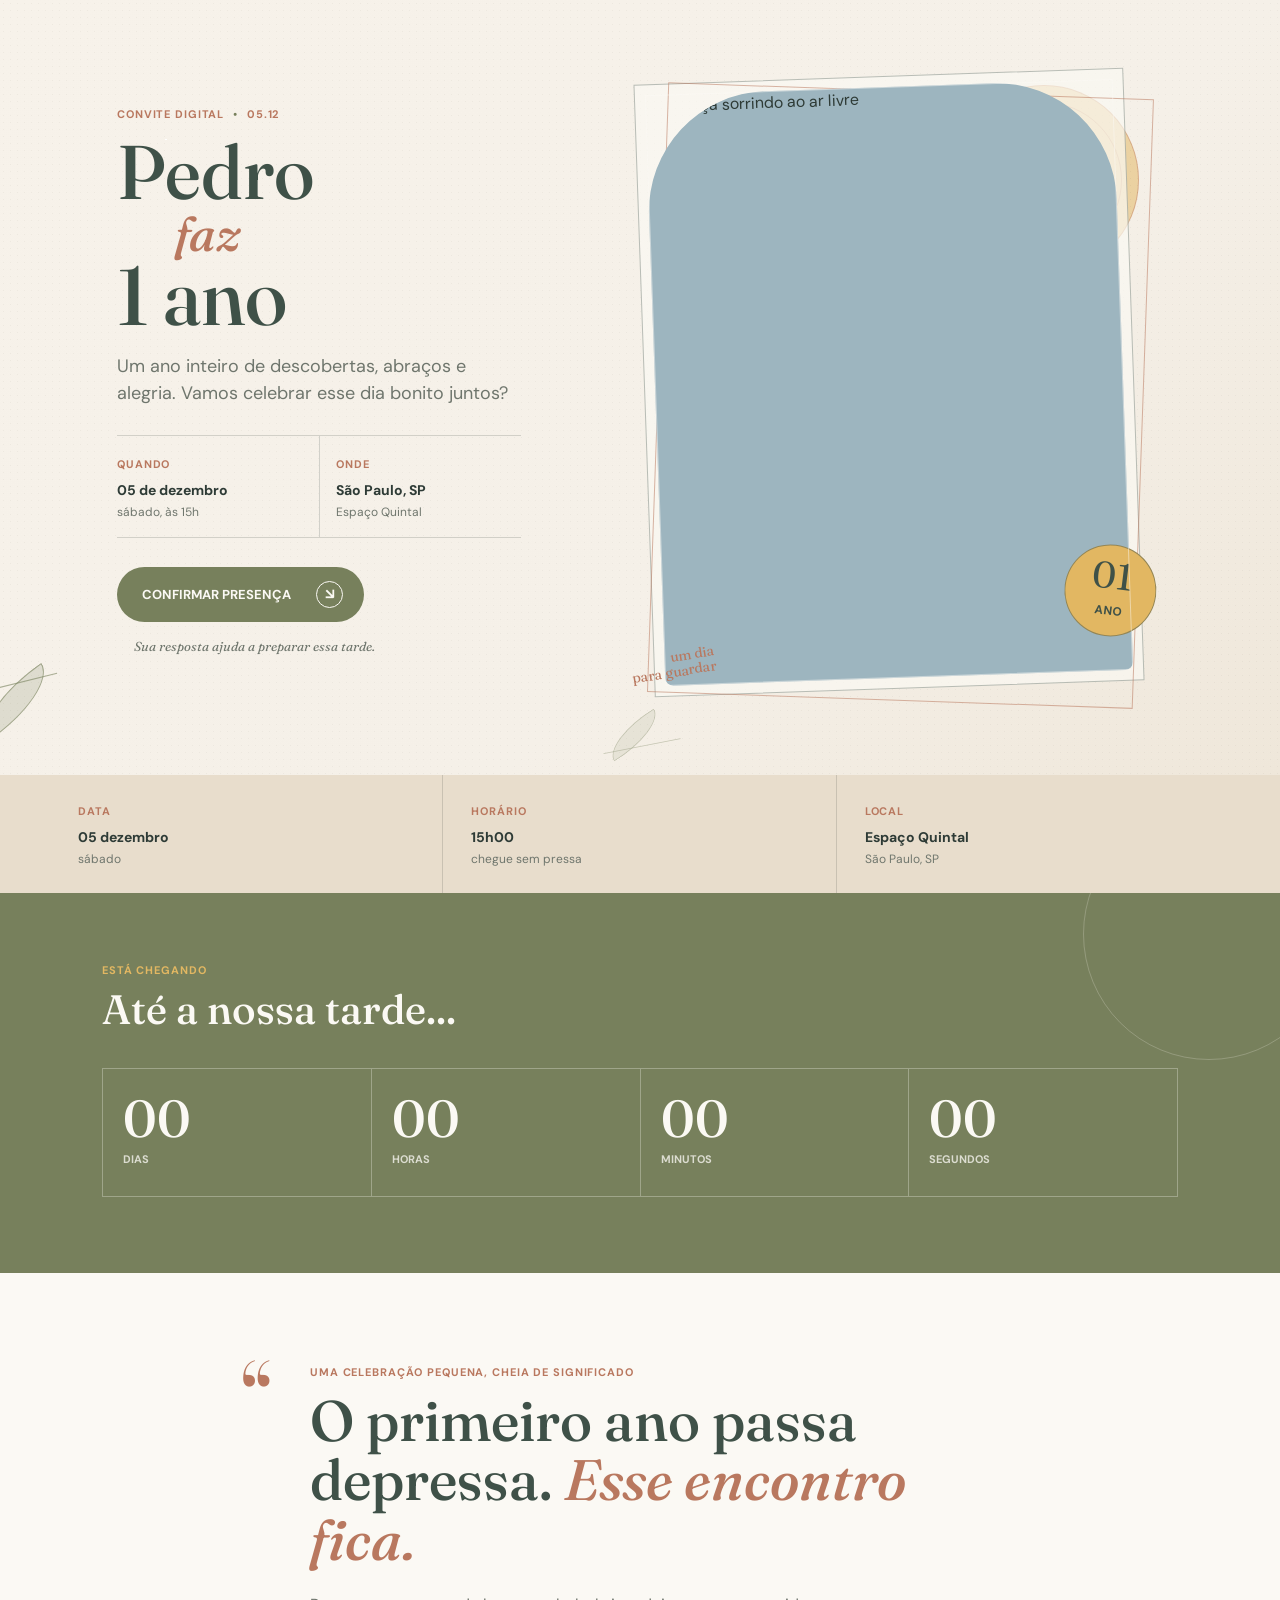
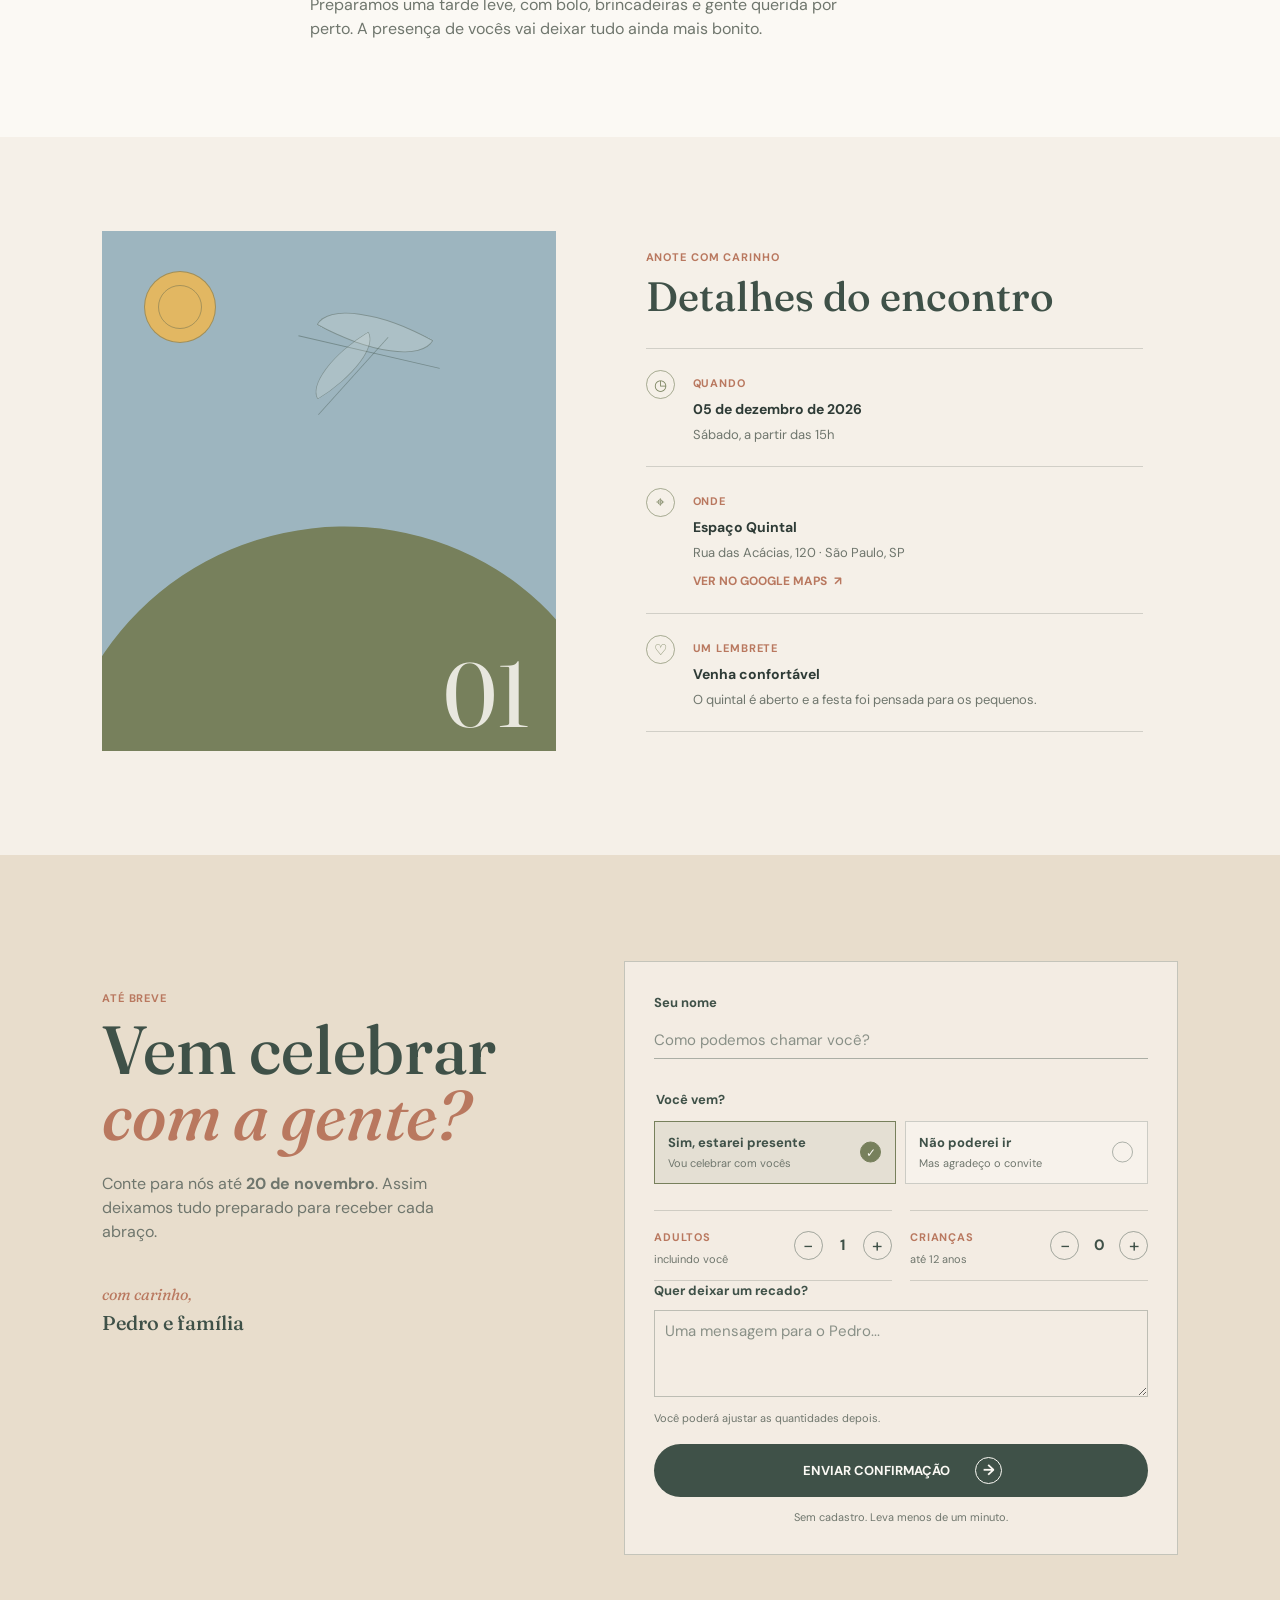
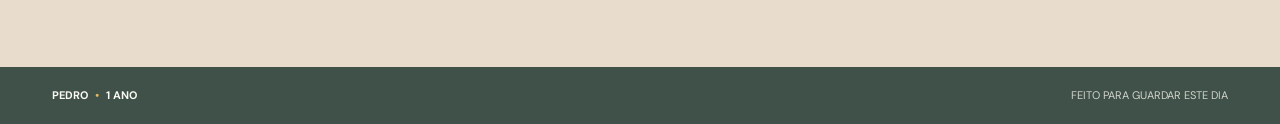
==== prototype/index.html @ d91e3b2a "chore: prepare RSVP invitation MVP" ====
<!doctype html>
<html lang="pt-BR">
  <head>
    <meta charset="utf-8" />
    <meta name="viewport" content="width=device-width, initial-scale=1" />
    <meta name="theme-color" content="#f5f0e8" />
    <meta
      name="description"
      content="Convite digital do aniversário de 1 ano do Pedro."
    />
    <title>Pedro faz 1 | Um dia para guardar</title>
    <link rel="preconnect" href="https://fonts.googleapis.com" />
    <link rel="preconnect" href="https://fonts.gstatic.com" crossorigin />
    <link
      href="https://fonts.googleapis.com/css2?family=DM+Sans:wght@400;500;600;700&family=Fraunces:opsz,wght@9..144,500;9..144,600&display=swap"
      rel="stylesheet"
    />
    <link rel="stylesheet" href="styles.css" />
  </head>
  <body>
    <main class="invitation">
      <header class="hero" id="top">
        <div class="hero__sun" aria-hidden="true"></div>
        <div class="hero__inner">
          <div class="hero__visual">
            <div class="photo-frame">
              <img
                src="https://images.unsplash.com/photo-1519689680058-324335c77eba?auto=format&fit=crop&w=1100&q=88"
                alt="Criança sorrindo ao ar livre"
                width="900"
                height="1125"
                fetchpriority="high"
              />
              <div class="photo-stamp" aria-label="1 ano">
                <span>01</span>
                <small>ano</small>
              </div>
              <p class="photo-note">um dia<br />para guardar</p>
            </div>
          </div>

          <div class="hero__copy">
            <p class="eyebrow">convite digital <span aria-hidden="true">•</span> 05.12</p>
            <h1>Pedro <em>faz</em><strong>1 ano</strong></h1>
            <p class="hero__lead">
              Um ano inteiro de descobertas, abraços e alegria. Vamos celebrar
              esse dia bonito juntos?
            </p>

            <div class="hero__meta" aria-label="Resumo do evento">
              <div>
                <span class="meta-label">quando</span>
                <strong>05 de dezembro</strong>
                <small>sábado, às 15h</small>
              </div>
              <div>
                <span class="meta-label">onde</span>
                <strong class="event-location-city">São Paulo, SP</strong>
                <small class="event-location-name">Espaço Quintal</small>
              </div>
            </div>

            <a class="button button--primary" href="#rsvp">
              Confirmar presença
              <span class="button__icon" aria-hidden="true">↘</span>
            </a>
            <p class="hero__hint">Sua resposta ajuda a preparar essa tarde.</p>
          </div>
        </div>
        <div class="hero__leaf hero__leaf--one" aria-hidden="true"></div>
        <div class="hero__leaf hero__leaf--two" aria-hidden="true"></div>
      </header>

      <section class="event-ribbon" aria-label="Informações principais">
        <div class="event-ribbon__inner">
          <div class="event-ribbon__item">
            <span class="meta-label">data</span>
            <strong>05 dezembro</strong>
            <small>sábado</small>
          </div>
          <div class="event-ribbon__item">
            <span class="meta-label">horário</span>
            <strong>15h00</strong>
            <small>chegue sem pressa</small>
          </div>
          <div class="event-ribbon__item">
            <span class="meta-label">local</span>
            <strong class="event-location-name">Espaço Quintal</strong>
            <small class="event-location-city">São Paulo, SP</small>
          </div>
        </div>
      </section>

      <section class="countdown" aria-labelledby="countdown-title">
        <div class="countdown__inner">
          <div class="section-heading section-heading--light">
            <p class="eyebrow">está chegando</p>
            <h2 id="countdown-title">Até a nossa tarde...</h2>
          </div>
          <div class="countdown-grid" aria-label="Contagem regressiva">
            <div class="countdown__unit">
              <strong data-countdown="days">00</strong>
              <span>dias</span>
            </div>
            <div class="countdown__unit">
              <strong data-countdown="hours">00</strong>
              <span>horas</span>
            </div>
            <div class="countdown__unit">
              <strong data-countdown="minutes">00</strong>
              <span>minutos</span>
            </div>
            <div class="countdown__unit">
              <strong data-countdown="seconds">00</strong>
              <span>segundos</span>
            </div>
          </div>
        </div>
      </section>

      <section class="message-section" aria-labelledby="message-title">
        <div class="message-section__inner">
          <div class="message-section__mark" aria-hidden="true">“</div>
          <div>
            <p class="eyebrow">uma celebração pequena, cheia de significado</p>
            <h2 id="message-title">
              O primeiro ano passa depressa. <em>Esse encontro fica.</em>
            </h2>
            <p class="message-section__body">
              Preparamos uma tarde leve, com bolo, brincadeiras e gente querida
              por perto. A presença de vocês vai deixar tudo ainda mais bonito.
            </p>
          </div>
        </div>
      </section>

      <section class="details-section" aria-labelledby="details-title">
        <div class="details-section__inner">
          <div class="details-section__visual" aria-hidden="true">
            <span class="sun-detail"></span>
            <span class="leaf-detail leaf-detail--one"></span>
            <span class="leaf-detail leaf-detail--two"></span>
            <span class="detail-number">01</span>
          </div>

          <div class="details-section__content">
            <p class="eyebrow">anote com carinho</p>
            <h2 id="details-title">Detalhes do encontro</h2>
            <div class="detail-list">
              <div class="detail-row">
                <span class="detail-row__icon" aria-hidden="true">◷</span>
                <div>
                  <span class="meta-label">quando</span>
                  <strong>05 de dezembro de 2026</strong>
                  <p>Sábado, a partir das 15h</p>
                </div>
              </div>
              <div class="detail-row">
                <span class="detail-row__icon" aria-hidden="true">⌖</span>
                <div>
                  <span class="meta-label">onde</span>
                  <strong class="event-location-name">Espaço Quintal</strong>
                  <p id="event-address">Rua das Acácias, 120 · São Paulo, SP</p>
                  <a
                    href="https://www.google.com/maps/search/?api=1&amp;query=Espa%C3%A7o+Quintal%2C+Rua+das+Ac%C3%A1cias%2C+120%2C+S%C3%A3o+Paulo%2C+SP"
                    class="text-link"
                    data-map-link
                    target="_blank"
                    rel="noopener noreferrer"
                  >ver no Google Maps <span aria-hidden="true">↗</span></a>
                </div>
              </div>
              <div class="detail-row">
                <span class="detail-row__icon" aria-hidden="true">♡</span>
                <div>
                  <span class="meta-label">um lembrete</span>
                  <strong>Venha confortável</strong>
                  <p>O quintal é aberto e a festa foi pensada para os pequenos.</p>
                </div>
              </div>
            </div>
          </div>
        </div>
      </section>

      <section class="rsvp-section" id="rsvp" aria-labelledby="rsvp-title">
        <div class="rsvp-section__inner">
          <div class="rsvp-intro">
            <p class="eyebrow">até breve</p>
            <h2 id="rsvp-title">Vem celebrar<br /><em>com a gente?</em></h2>
            <p>
              Conte para nós até <strong><time id="rsvp-deadline" datetime="2026-11-20">20 de novembro</time></strong>. Assim deixamos
              tudo preparado para receber cada abraço.
            </p>
            <div class="rsvp-intro__signature">
              <span>com carinho,</span>
              <strong>Pedro e família</strong>
            </div>
          </div>

          <div class="rsvp-form-wrap">
            <form class="rsvp-form" id="rsvp-form">
              <div class="honeypot" aria-hidden="true">
                <label for="guest-website">Deixe este campo em branco</label>
                <input
                  id="guest-website"
                  name="website"
                  type="text"
                  tabindex="-1"
                  autocomplete="off"
                />
              </div>
              <div class="form-field">
                <label for="guest-name">Seu nome</label>
                <input
                  id="guest-name"
                  name="guest-name"
                  type="text"
                  autocomplete="name"
                  placeholder="Como podemos chamar você?"
                  required
                />
              </div>

              <fieldset class="attendance-fieldset">
                <legend>Você vem?</legend>
                <div class="choice-grid">
                  <label class="choice-card">
                    <input type="radio" name="attendance" value="yes" checked />
                    <span class="choice-card__body">
                      <span class="choice-card__title">Sim, estarei presente</span>
                      <span class="choice-card__hint">Vou celebrar com vocês</span>
                    </span>
                    <span class="choice-card__check" aria-hidden="true">✓</span>
                  </label>
                  <label class="choice-card">
                    <input type="radio" name="attendance" value="no" />
                    <span class="choice-card__body">
                      <span class="choice-card__title">Não poderei ir</span>
                      <span class="choice-card__hint">Mas agradeço o convite</span>
                    </span>
                    <span class="choice-card__check" aria-hidden="true">✓</span>
                  </label>
                </div>
              </fieldset>

              <div class="quantity-grid" aria-label="Quantidade de convidados">
                <div class="quantity-control" data-stepper="adults">
                  <div>
                    <span class="meta-label">adultos</span>
                    <small>incluindo você</small>
                  </div>
                  <div class="stepper">
                    <button type="button" data-step="adults" data-direction="down" aria-label="Remover adulto">−</button>
                    <strong data-value="adults">1</strong>
                    <button type="button" data-step="adults" data-direction="up" aria-label="Adicionar adulto">+</button>
                  </div>
                </div>
                <div class="quantity-control" data-stepper="children">
                  <div>
                    <span class="meta-label">crianças</span>
                    <small>até 12 anos</small>
                  </div>
                  <div class="stepper">
                    <button type="button" data-step="children" data-direction="down" aria-label="Remover criança">−</button>
                    <strong data-value="children">0</strong>
                    <button type="button" data-step="children" data-direction="up" aria-label="Adicionar criança">+</button>
                  </div>
                </div>
              </div>

              <div class="form-field">
                <label for="guest-note">Quer deixar um recado?</label>
                <textarea
                  id="guest-note"
                  name="guest-note"
                  rows="3"
                  placeholder="Uma mensagem para o Pedro..."
                ></textarea>
              </div>

              <p class="form-helper" id="guest-helper">Você poderá ajustar as quantidades depois.</p>
              <p class="form-error" id="rsvp-error" role="alert" hidden></p>
              <button class="button button--dark button--full" type="submit">
                <span class="button__label">Enviar confirmação</span>
                <span class="button__icon" aria-hidden="true">→</span>
              </button>
              <p class="form-footnote">Sem cadastro. Leva menos de um minuto.</p>
            </form>

            <div class="success-panel" id="success-panel" tabindex="-1" hidden>
              <span class="success-panel__icon" aria-hidden="true">✓</span>
              <p class="eyebrow">recebemos sua resposta</p>
              <h3 id="success-title">Presença confirmada.</h3>
              <p id="success-message">Será uma alegria ter vocês conosco nessa tarde.</p>
              <a href="#top" class="text-link">voltar ao convite <span aria-hidden="true">↗</span></a>
            </div>
          </div>
        </div>
      </section>

      <footer class="footer">
        <p>Pedro <span aria-hidden="true">•</span> 1 ano</p>
        <span>feito para guardar este dia</span>
      </footer>
    </main>
    <script src="event-config.js"></script>
    <script src="script.js"></script>
  </body>
</html>
---- prototype/styles.css ----
@import url('https://fonts.googleapis.com/css2?family=DM+Sans:wght@400;500;600;700&family=Fraunces:opsz,wght@9..144,500;9..144,600&display=swap');

:root {
  --cream: #f5f0e8;
  --paper: #fbf9f4;
  --sand: #e8ddcc;
  --sky: #9db5bf;
  --sky-deep: #73939e;
  --olive: #77805c;
  --olive-deep: #3f5148;
  --terracotta: #b9785f;
  --sun: #e2b762;
  --ink: #2e3b36;
  --muted: #6f766d;
  --line: rgba(46, 59, 54, 0.18);
  --serif: 'Fraunces', Georgia, serif;
  --sans: 'DM Sans', 'Trebuchet MS', sans-serif;
}

* {
  box-sizing: border-box;
}

html {
  scroll-behavior: smooth;
}

body {
  margin: 0;
  background: #d9d3c7;
  color: var(--ink);
  font-family: var(--sans);
  font-size: 16px;
  line-height: 1.5;
}

button,
input,
textarea {
  color: inherit;
  font: inherit;
}

button,
a {
  -webkit-tap-highlight-color: transparent;
}

a {
  color: inherit;
}

button {
  cursor: pointer;
}

button:focus-visible,
a:focus-visible,
input:focus-visible,
textarea:focus-visible {
  outline: 3px solid var(--terracotta);
  outline-offset: 4px;
}

[hidden] {
  display: none !important;
}

.invitation {
  max-width: 1440px;
  margin: 0 auto;
  overflow: hidden;
  background: var(--paper);
}

.hero {
  position: relative;
  overflow: hidden;
  background:
    radial-gradient(circle at 13% 18%, rgba(255, 255, 255, 0.9) 0 1px, transparent 1px 100%),
    linear-gradient(135deg, #f7f2ea 0%, var(--cream) 62%, #efe7da 100%);
}

.hero::after {
  position: absolute;
  inset: 0;
  z-index: 0;
  pointer-events: none;
  content: '';
  opacity: 0.28;
  background-image: radial-gradient(rgba(80, 68, 47, 0.18) 0.7px, transparent 0.7px);
  background-size: 7px 7px;
  mix-blend-mode: multiply;
}

.hero__inner {
  position: relative;
  z-index: 1;
  display: grid;
  gap: 38px;
  max-width: 1180px;
  margin: 0 auto;
  padding: 34px 22px 54px;
}

.hero__visual {
  order: 1;
}

.hero__copy {
  position: relative;
  z-index: 2;
  order: 2;
}

.hero__sun {
  position: absolute;
  top: 33px;
  right: -54px;
  width: 190px;
  height: 190px;
  border: 1px solid rgba(185, 120, 95, 0.42);
  border-radius: 50%;
  background: rgba(226, 183, 98, 0.52);
}

.hero__sun::before,
.hero__sun::after {
  position: absolute;
  content: '';
  border: 1px solid rgba(185, 120, 95, 0.4);
  border-radius: 50%;
}

.hero__sun::before {
  inset: 16px;
}

.hero__sun::after {
  inset: 35px;
  background: rgba(245, 240, 232, 0.32);
}

.photo-frame {
  position: relative;
  width: min(100%, 390px);
  aspect-ratio: 4 / 5;
  margin: 0 auto;
  padding: 10px;
  border: 1px solid rgba(63, 81, 72, 0.35);
  background: rgba(251, 249, 244, 0.68);
  transform: rotate(-2deg);
}

.photo-frame::before {
  position: absolute;
  z-index: -1;
  inset: 14px -10px -13px 12px;
  border: 1px solid rgba(185, 120, 95, 0.54);
  content: '';
  transform: rotate(4deg);
}

.photo-frame::after {
  position: absolute;
  inset: 10px;
  pointer-events: none;
  border: 1px solid rgba(251, 249, 244, 0.48);
  content: '';
}

.photo-frame img {
  display: block;
  width: 100%;
  height: 100%;
  object-fit: cover;
  object-position: center;
  border-radius: 120px 120px 8px 8px;
  background: var(--sky);
}

.photo-frame--fallback img {
  visibility: hidden;
}

.photo-frame--fallback {
  background: linear-gradient(160deg, var(--sky) 0 48%, var(--olive) 48% 100%);
}

.photo-stamp {
  position: absolute;
  right: -16px;
  bottom: 44px;
  display: grid;
  place-items: center;
  width: 92px;
  height: 92px;
  border: 1px solid rgba(63, 81, 72, 0.48);
  border-radius: 50%;
  background: var(--sun);
  color: var(--olive-deep);
  transform: rotate(9deg);
}

.photo-stamp span {
  margin-top: 9px;
  font-family: var(--serif);
  font-size: 37px;
  line-height: 0.8;
}

.photo-stamp small {
  margin-bottom: 10px;
  font-size: 12px;
  font-weight: 700;
  text-transform: uppercase;
}

.photo-note {
  position: absolute;
  bottom: 16px;
  left: -24px;
  margin: 0;
  color: var(--terracotta);
  font-family: var(--serif);
  font-size: 14px;
  line-height: 1.05;
  text-align: right;
  transform: rotate(-7deg);
}

.eyebrow,
.meta-label {
  margin: 0;
  color: var(--terracotta);
  font-size: 11px;
  font-weight: 700;
  letter-spacing: 0.08em;
  line-height: 1.3;
  text-transform: uppercase;
}

.eyebrow span {
  padding: 0 5px;
  color: var(--olive);
}

.hero h1 {
  max-width: 650px;
  margin: 18px 0 20px;
  color: var(--olive-deep);
  font-family: var(--serif);
  font-size: 62px;
  font-weight: 500;
  letter-spacing: 0;
  line-height: 0.88;
}

.hero h1 em,
.message-section h2 em,
.rsvp-intro h2 em {
  color: var(--terracotta);
  font-weight: 500;
}

.hero h1 em {
  display: block;
  margin-left: 58px;
  font-size: 0.64em;
  line-height: 1.12;
}

.hero h1 strong {
  display: block;
  font-size: 1.08em;
  font-weight: 500;
}

.hero__lead {
  max-width: 430px;
  margin: 0 0 28px;
  color: var(--muted);
  font-size: 17px;
}

.hero__meta {
  display: grid;
  grid-template-columns: 1fr 1fr;
  max-width: 520px;
  margin-bottom: 29px;
  border-top: 1px solid var(--line);
  border-bottom: 1px solid var(--line);
}

.hero__meta > div {
  padding: 15px 16px 16px 0;
}

.hero__meta > div + div {
  padding-left: 16px;
  border-left: 1px solid var(--line);
}

.hero__meta strong,
.event-ribbon strong,
.detail-row strong {
  display: block;
  margin-top: 5px;
  font-size: 14px;
  font-weight: 700;
}

.hero__meta small,
.event-ribbon small {
  display: block;
  margin-top: 2px;
  color: var(--muted);
  font-size: 12px;
}

.button {
  display: inline-flex;
  align-items: center;
  justify-content: center;
  gap: 25px;
  min-height: 52px;
  padding: 13px 20px 13px 24px;
  border: 1px solid transparent;
  border-radius: 999px;
  font-size: 13px;
  font-weight: 700;
  line-height: 1;
  text-decoration: none;
  text-transform: uppercase;
  transition: background-color 180ms ease, color 180ms ease, transform 180ms ease;
}

.button:hover {
  transform: translateY(-2px);
}

.button--primary {
  background: var(--olive);
  color: var(--paper);
}

.button--primary:hover {
  background: var(--olive-deep);
}

.button--dark {
  background: var(--olive-deep);
  color: var(--paper);
}

.button--dark:hover {
  background: var(--terracotta);
}

.button__icon {
  display: grid;
  place-items: center;
  width: 27px;
  height: 27px;
  border: 1px solid currentColor;
  border-radius: 50%;
  font-size: 15px;
  line-height: 1;
}

.hero__hint {
  display: inline-block;
  margin: 15px 0 0 17px;
  color: var(--muted);
  font-family: var(--serif);
  font-size: 13px;
  font-style: italic;
}

.hero__leaf {
  position: absolute;
  z-index: 1;
  width: 88px;
  height: 34px;
  border: 1px solid rgba(119, 128, 92, 0.6);
  border-radius: 100% 0 100% 0;
  background: rgba(119, 128, 92, 0.18);
  transform: rotate(-35deg);
}

.hero__leaf::after {
  position: absolute;
  top: 16px;
  left: -18px;
  width: 112px;
  height: 1px;
  background: rgba(119, 128, 92, 0.6);
  content: '';
  transform: rotate(21deg);
  transform-origin: right center;
}

.hero__leaf--one {
  bottom: 56px;
  left: -29px;
}

.hero__leaf--two {
  right: 27%;
  bottom: 23px;
  opacity: 0.62;
  transform: rotate(148deg) scale(0.7);
}

.event-ribbon {
  background: var(--sand);
}

.event-ribbon__inner {
  display: grid;
  max-width: 1180px;
  margin: 0 auto;
}

.event-ribbon__item {
  padding: 21px 22px 23px;
  border-bottom: 1px solid rgba(46, 59, 54, 0.17);
}

.event-ribbon__item:last-child {
  border-bottom: 0;
}

.countdown {
  position: relative;
  overflow: hidden;
  background: var(--olive);
  color: var(--paper);
}

.countdown::before {
  position: absolute;
  top: -85px;
  right: -55px;
  width: 250px;
  height: 250px;
  border: 1px solid rgba(245, 240, 232, 0.23);
  border-radius: 50%;
  content: '';
}

.countdown__inner {
  position: relative;
  z-index: 1;
  max-width: 1180px;
  margin: 0 auto;
  padding: 54px 22px 58px;
}

.section-heading--light .eyebrow {
  color: var(--sun);
}

.section-heading h2,
.message-section h2,
.details-section h2,
.rsvp-intro h2 {
  margin: 12px 0 0;
  font-family: var(--serif);
  font-size: 41px;
  font-weight: 500;
  letter-spacing: 0;
  line-height: 1;
}

.section-heading--light h2 {
  color: var(--paper);
}

.countdown-grid {
  display: grid;
  grid-template-columns: repeat(2, 1fr);
  margin-top: 38px;
  border-top: 1px solid rgba(251, 249, 244, 0.3);
  border-left: 1px solid rgba(251, 249, 244, 0.3);
}

.countdown__unit {
  min-height: 111px;
  padding: 19px 16px 16px;
  border-right: 1px solid rgba(251, 249, 244, 0.3);
  border-bottom: 1px solid rgba(251, 249, 244, 0.3);
}

.countdown__unit strong {
  display: block;
  font-family: var(--serif);
  font-size: 44px;
  font-weight: 500;
  line-height: 1;
}

.countdown__unit span {
  display: block;
  margin-top: 7px;
  color: rgba(251, 249, 244, 0.76);
  font-size: 11px;
  font-weight: 700;
  text-transform: uppercase;
}

.message-section {
  background: var(--paper);
}

.message-section__inner {
  display: grid;
  grid-template-columns: 42px 1fr;
  gap: 3px;
  max-width: 900px;
  margin: 0 auto;
  padding: 70px 22px 74px;
}

.message-section__mark {
  color: var(--terracotta);
  font-family: var(--serif);
  font-size: 78px;
  line-height: 0.75;
}

.message-section h2 {
  max-width: 690px;
  color: var(--olive-deep);
  font-size: 42px;
  line-height: 1.04;
}

.message-section__body {
  max-width: 555px;
  margin: 24px 0 0;
  color: var(--muted);
  font-size: 16px;
}

.details-section {
  background: var(--cream);
}

.details-section__inner {
  display: grid;
  gap: 45px;
  max-width: 1180px;
  margin: 0 auto;
  padding: 61px 22px 69px;
}

.details-section__visual {
  position: relative;
  min-height: 280px;
  overflow: hidden;
  background: var(--sky);
}

.details-section__visual::before {
  position: absolute;
  right: -15%;
  bottom: -62%;
  width: 125%;
  height: 105%;
  border-radius: 50% 50% 0 0;
  background: var(--olive);
  content: '';
  transform: rotate(-12deg);
}

.sun-detail {
  position: absolute;
  top: 40px;
  left: 42px;
  width: 72px;
  height: 72px;
  border: 1px solid rgba(63, 81, 72, 0.4);
  border-radius: 50%;
  background: var(--sun);
}

.sun-detail::after {
  position: absolute;
  inset: 13px;
  border: 1px solid rgba(63, 81, 72, 0.36);
  border-radius: 50%;
  content: '';
}

.leaf-detail {
  position: absolute;
  z-index: 2;
  top: 80px;
  left: 48%;
  width: 110px;
  height: 43px;
  border: 1px solid rgba(63, 81, 72, 0.42);
  border-radius: 100% 0 100% 0;
  background: rgba(245, 240, 232, 0.18);
  transform: rotate(29deg);
}

.leaf-detail::after {
  position: absolute;
  top: 20px;
  left: -17px;
  width: 145px;
  height: 1px;
  background: rgba(63, 81, 72, 0.42);
  content: '';
  transform: rotate(-16deg);
  transform-origin: right center;
}

.leaf-detail--two {
  top: 113px;
  left: 41%;
  transform: rotate(-32deg) scale(0.72);
}

.detail-number {
  position: absolute;
  z-index: 2;
  right: 26px;
  bottom: 11px;
  color: rgba(251, 249, 244, 0.85);
  font-family: var(--serif);
  font-size: 91px;
  line-height: 1;
}

.details-section h2 {
  color: var(--olive-deep);
}

.detail-list {
  margin-top: 31px;
  border-top: 1px solid var(--line);
}

.detail-row {
  display: grid;
  grid-template-columns: 34px 1fr;
  gap: 13px;
  padding: 21px 0;
  border-bottom: 1px solid var(--line);
}

.detail-row__icon {
  display: grid;
  place-items: center;
  width: 29px;
  height: 29px;
  border: 1px solid rgba(119, 128, 92, 0.62);
  border-radius: 50%;
  color: var(--olive);
  font-size: 15px;
}

.detail-row p {
  margin: 5px 0 0;
  color: var(--muted);
  font-size: 13px;
}

.text-link {
  display: inline-flex;
  gap: 7px;
  margin-top: 10px;
  color: var(--terracotta);
  font-size: 12px;
  font-weight: 700;
  text-decoration: none;
  text-transform: uppercase;
}

.text-link:hover {
  color: var(--olive-deep);
}

.rsvp-section {
  background: var(--sand);
}

.rsvp-section__inner {
  display: grid;
  gap: 45px;
  max-width: 1180px;
  margin: 0 auto;
  padding: 70px 22px 78px;
}

.rsvp-intro h2 {
  color: var(--olive-deep);
  font-size: 52px;
  line-height: 0.97;
}

.rsvp-intro > p:not(.eyebrow) {
  max-width: 360px;
  margin: 23px 0 0;
  color: var(--muted);
}

.rsvp-intro__signature {
  display: grid;
  gap: 2px;
  margin-top: 38px;
  color: var(--terracotta);
  font-family: var(--serif);
  font-size: 16px;
  font-style: italic;
}

.rsvp-intro__signature strong {
  color: var(--olive-deep);
  font-size: 20px;
  font-style: normal;
  font-weight: 500;
}

.rsvp-form-wrap {
  min-width: 0;
}

.rsvp-form {
  padding: 27px 20px 25px;
  border: 1px solid rgba(63, 81, 72, 0.26);
  background: rgba(251, 249, 244, 0.58);
}

.honeypot {
  position: absolute;
  width: 1px;
  height: 1px;
  overflow: hidden;
  clip: rect(0, 0, 0, 0);
  white-space: nowrap;
  clip-path: inset(50%);
}

.form-field {
  display: grid;
  gap: 9px;
}

.form-field + .form-field {
  margin-top: 23px;
}

.form-field label,
.attendance-fieldset legend {
  color: var(--olive-deep);
  font-size: 13px;
  font-weight: 700;
}

.form-field input,
.form-field textarea {
  width: 100%;
  border: 0;
  border-bottom: 1px solid rgba(63, 81, 72, 0.4);
  border-radius: 0;
  outline: 0;
  background: transparent;
  color: var(--ink);
  font-size: 15px;
}

.form-field input {
  min-height: 38px;
  padding: 5px 0;
}

.form-field textarea {
  min-height: 84px;
  padding: 9px 10px;
  border: 1px solid rgba(63, 81, 72, 0.3);
  resize: vertical;
}

.form-field input::placeholder,
.form-field textarea::placeholder {
  color: #899087;
}

.form-field input:focus,
.form-field textarea:focus {
  border-color: var(--terracotta);
}

.attendance-fieldset {
  min-width: 0;
  margin: 31px 0 0;
  padding: 0;
  border: 0;
}

.attendance-fieldset legend {
  margin-bottom: 11px;
}

.choice-grid {
  display: grid;
  gap: 9px;
}

.choice-card {
  position: relative;
  display: flex;
  align-items: center;
  gap: 12px;
  min-height: 63px;
  padding: 11px 39px 11px 13px;
  border: 1px solid rgba(63, 81, 72, 0.23);
  background: rgba(251, 249, 244, 0.45);
  cursor: pointer;
}

.choice-card input {
  position: absolute;
  width: 1px;
  height: 1px;
  opacity: 0;
}

.choice-card__body {
  display: grid;
  gap: 2px;
}

.choice-card__title {
  color: var(--olive-deep);
  font-size: 13px;
  font-weight: 700;
}

.choice-card__hint {
  color: var(--muted);
  font-size: 11px;
}

.choice-card__check {
  position: absolute;
  top: 50%;
  right: 14px;
  display: grid;
  place-items: center;
  width: 21px;
  height: 21px;
  border: 1px solid rgba(63, 81, 72, 0.4);
  border-radius: 50%;
  color: transparent;
  font-size: 12px;
  transform: translateY(-50%);
}

.choice-card:has(input:checked) {
  border-color: var(--olive);
  background: rgba(119, 128, 92, 0.12);
}

.choice-card:has(input:checked) .choice-card__check {
  border-color: var(--olive);
  background: var(--olive);
  color: var(--paper);
}

.quantity-grid {
  display: grid;
  gap: 10px;
  margin-top: 26px;
}

.quantity-control {
  display: flex;
  align-items: center;
  justify-content: space-between;
  gap: 14px;
  padding: 13px 0;
  border-top: 1px solid var(--line);
}

.quantity-control:last-child {
  border-bottom: 1px solid var(--line);
}

.quantity-control small {
  display: block;
  margin-top: 3px;
  color: var(--muted);
  font-size: 11px;
}

.stepper {
  display: flex;
  align-items: center;
  gap: 11px;
}

.stepper button {
  display: grid;
  place-items: center;
  width: 29px;
  height: 29px;
  padding: 0;
  border: 1px solid rgba(63, 81, 72, 0.45);
  border-radius: 50%;
  background: transparent;
  color: var(--olive-deep);
  font-size: 19px;
  line-height: 1;
}

.stepper button:hover:not(:disabled) {
  border-color: var(--terracotta);
  color: var(--terracotta);
}

.stepper button:disabled {
  cursor: not-allowed;
  opacity: 0.38;
}

.stepper strong {
  min-width: 18px;
  color: var(--olive-deep);
  font-size: 15px;
  text-align: center;
}

.form-helper,
.form-footnote,
.form-error {
  color: var(--muted);
  font-size: 11px;
}

.form-error {
  margin: 0 0 14px;
  padding: 10px 12px;
  border-left: 2px solid var(--terracotta);
  background: rgba(185, 120, 95, 0.1);
  color: #805542;
}

.form-helper {
  margin: 13px 0 17px;
}

.button--full {
  width: 100%;
  border: 0;
}

.form-footnote {
  margin: 12px 0 0;
  text-align: center;
}

.success-panel {
  padding: 48px 24px;
  border: 1px solid rgba(63, 81, 72, 0.26);
  background: rgba(251, 249, 244, 0.68);
  text-align: center;
}

.success-panel__icon {
  display: grid;
  place-items: center;
  width: 53px;
  height: 53px;
  margin: 0 auto 22px;
  border-radius: 50%;
  background: var(--olive);
  color: var(--paper);
  font-size: 25px;
}

.success-panel h3 {
  margin: 11px 0 10px;
  color: var(--olive-deep);
  font-family: var(--serif);
  font-size: 38px;
  font-weight: 500;
  line-height: 1;
}

.success-panel p:not(.eyebrow) {
  margin: 0 auto;
  max-width: 260px;
  color: var(--muted);
  font-size: 14px;
}

.success-panel .text-link {
  margin-top: 25px;
}

.footer {
  display: flex;
  align-items: center;
  justify-content: space-between;
  gap: 18px;
  padding: 20px 22px;
  background: var(--olive-deep);
  color: rgba(251, 249, 244, 0.78);
  font-size: 11px;
  text-transform: uppercase;
}

.footer p {
  margin: 0;
  color: var(--paper);
  font-weight: 700;
}

.footer p span {
  padding: 0 4px;
  color: var(--sun);
}

@media (min-width: 700px) {
  .hero__inner {
    padding: 56px 52px 78px;
  }

  .hero h1 {
    font-size: 76px;
  }

  .hero__lead {
    font-size: 18px;
  }

  .event-ribbon__inner {
    grid-template-columns: repeat(3, 1fr);
  }

  .event-ribbon__item {
    padding: 23px 28px 25px;
    border-right: 1px solid rgba(46, 59, 54, 0.17);
    border-bottom: 0;
  }

  .event-ribbon__item:last-child {
    border-right: 0;
  }

  .countdown__inner {
    padding: 70px 52px 76px;
  }

  .countdown-grid {
    grid-template-columns: repeat(4, 1fr);
  }

  .countdown__unit {
    min-height: 128px;
    padding: 23px 20px 20px;
  }

  .countdown__unit strong {
    font-size: 52px;
  }

  .message-section__inner {
    grid-template-columns: 65px 1fr;
    padding: 92px 52px 96px;
  }

  .message-section__mark {
    font-size: 108px;
  }

  .message-section h2 {
    font-size: 57px;
  }

  .details-section__inner,
  .rsvp-section__inner {
    padding-right: 52px;
    padding-left: 52px;
  }

  .details-section__visual {
    min-height: 350px;
  }

  .rsvp-form {
    padding: 31px 29px 29px;
  }

  .choice-grid {
    grid-template-columns: 1fr 1fr;
  }

  .quantity-grid {
    grid-template-columns: 1fr 1fr;
    gap: 18px;
  }

  .quantity-control {
    border-bottom: 1px solid var(--line);
  }

  .footer {
    padding-right: 52px;
    padding-left: 52px;
  }
}

@media (min-width: 960px) {
  .hero__inner {
    grid-template-columns: minmax(370px, 0.84fr) minmax(470px, 1.16fr);
    align-items: center;
    gap: 78px;
    min-height: 690px;
    padding-top: 76px;
    padding-bottom: 86px;
  }

  .hero__visual {
    order: 2;
  }

  .hero__copy {
    order: 1;
    padding-left: 15px;
  }

  .photo-frame {
    width: min(100%, 490px);
  }

  .hero__sun {
    top: 85px;
    right: 11%;
  }

  .hero__leaf--two {
    right: 47%;
  }

  .details-section__inner {
    grid-template-columns: 0.92fr 1.08fr;
    align-items: center;
    gap: 90px;
    padding-top: 94px;
    padding-bottom: 104px;
  }

  .details-section__visual {
    min-height: 520px;
  }

  .details-section__content {
    padding-right: 35px;
  }

  .rsvp-section__inner {
    grid-template-columns: 0.86fr 1.14fr;
    align-items: start;
    gap: 104px;
    padding-top: 103px;
    padding-bottom: 112px;
  }

  .rsvp-intro {
    padding-top: 33px;
  }

  .rsvp-intro h2 {
    font-size: 68px;
  }

  .rsvp-form-wrap {
    padding-top: 3px;
  }
}

@media (prefers-reduced-motion: reduce) {
  html {
    scroll-behavior: auto;
  }

  .button {
    transition: none;
  }
}
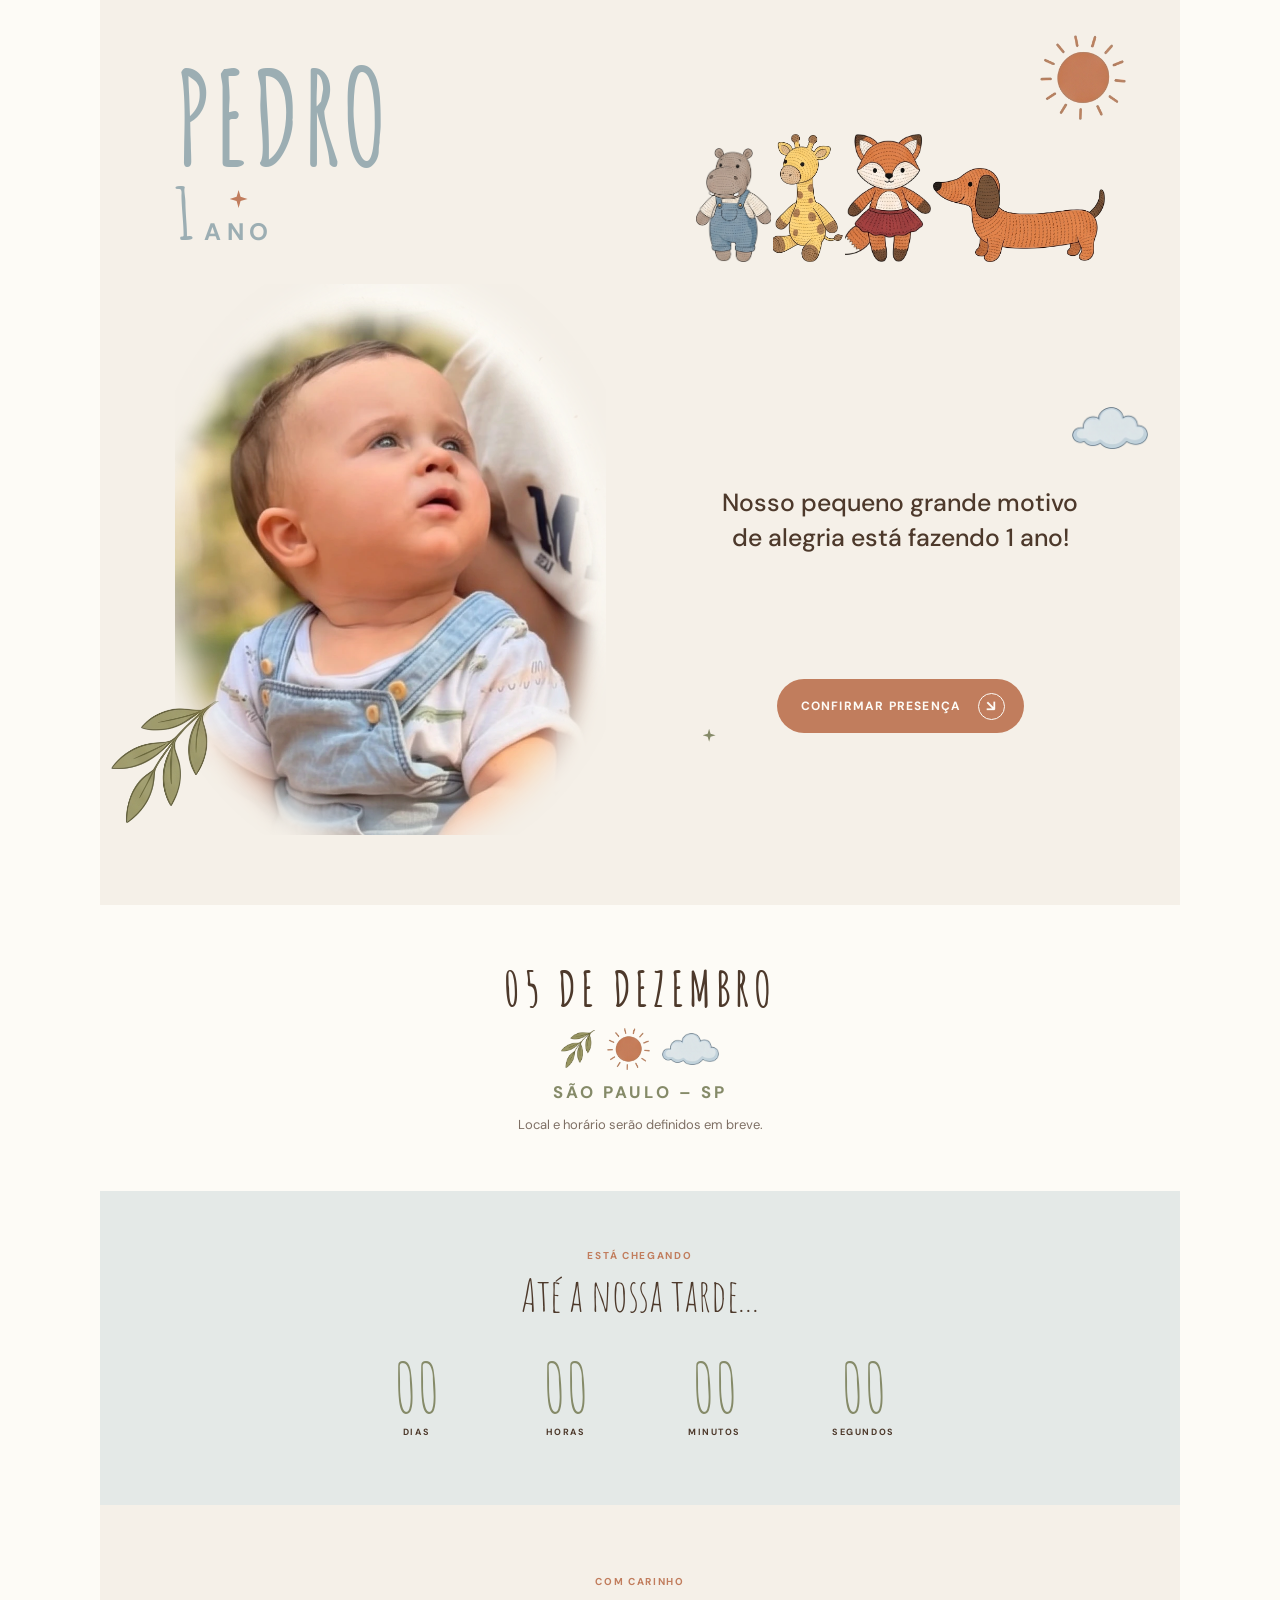
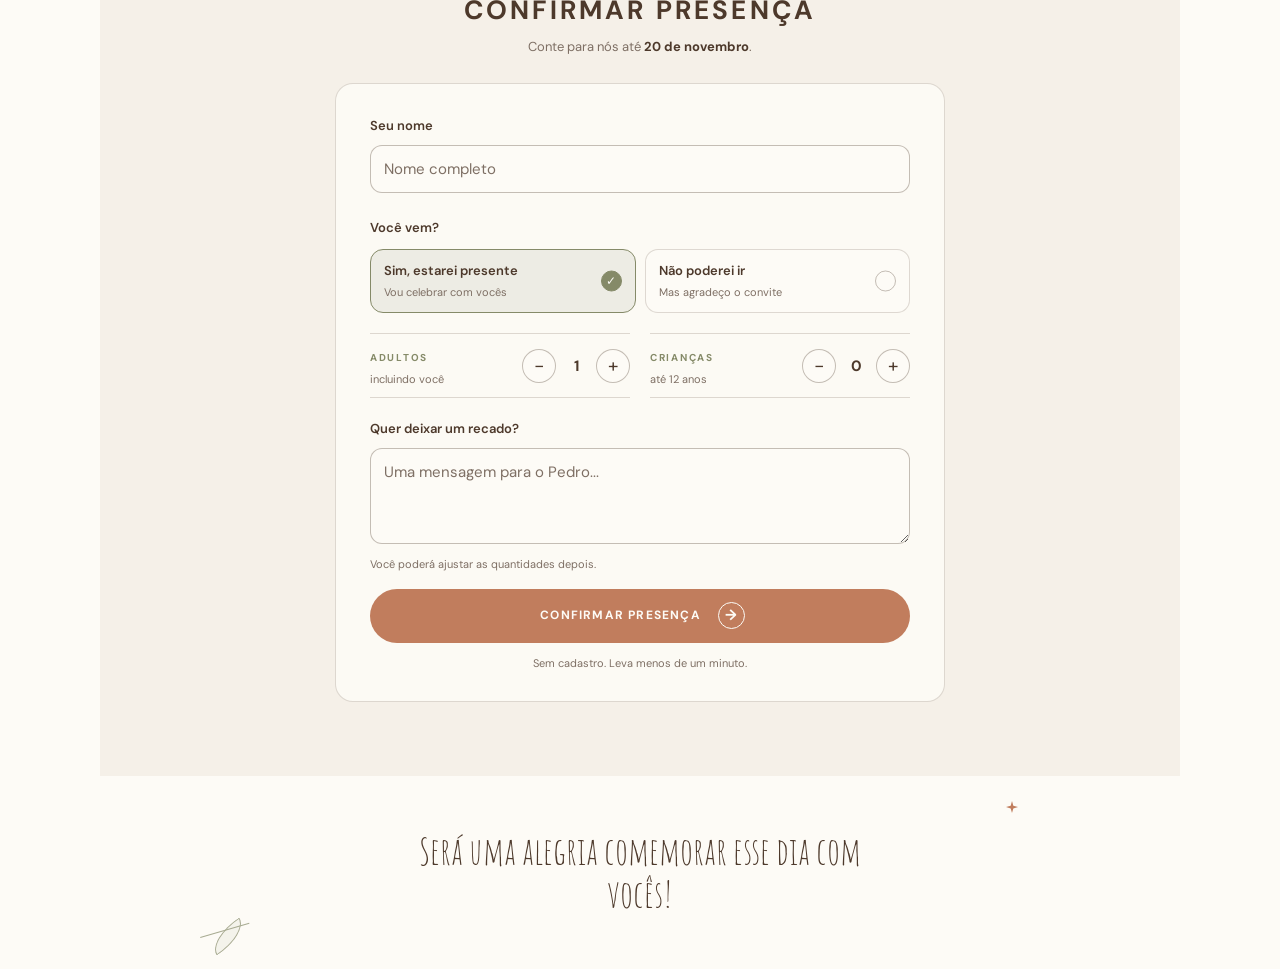
==== commit 756cee6e: "feat: integrate Pedro invitation artwork" ====
--- a/prototype/index.html
+++ b/prototype/index.html
@@ -3,182 +3,122 @@
   <head>
     <meta charset="utf-8" />
     <meta name="viewport" content="width=device-width, initial-scale=1" />
-    <meta name="theme-color" content="#f5f0e8" />
+    <meta name="theme-color" content="#FDFBF6" />
     <meta
       name="description"
-      content="Convite digital do aniversário de 1 ano do Pedro."
+      content="Pedro faz 1 ano. Confirme sua presença para comemorar com a gente."
     />
-    <title>Pedro faz 1 | Um dia para guardar</title>
+    <title>Pedro · 1 ano</title>
     <link rel="preconnect" href="https://fonts.googleapis.com" />
     <link rel="preconnect" href="https://fonts.gstatic.com" crossorigin />
     <link
-      href="https://fonts.googleapis.com/css2?family=DM+Sans:wght@400;500;600;700&family=Fraunces:opsz,wght@9..144,500;9..144,600&display=swap"
+      href="https://fonts.googleapis.com/css2?family=Amatic+SC:wght@400;700&family=DM+Sans:wght@400;500;600;700&display=swap"
       rel="stylesheet"
     />
     <link rel="stylesheet" href="styles.css" />
   </head>
   <body>
     <main class="invitation">
-      <header class="hero" id="top">
-        <div class="hero__sun" aria-hidden="true"></div>
+      <header class="hero" id="top" aria-labelledby="invitation-title">
+        <div class="hero__ornaments" aria-hidden="true">
+          <img class="hero-art hero-art--sprig" src="assets/decor/olive-sprig.png" alt="" />
+          <img class="hero-art hero-art--sun" src="assets/decor/sun.png" alt="" />
+          <img class="hero-art hero-art--cloud" src="assets/decor/cloud.png" alt="" />
+          <span class="ornament ornament--star ornament--star-one"></span>
+          <span class="ornament ornament--star ornament--star-two"></span>
+        </div>
+
         <div class="hero__inner">
-          <div class="hero__visual">
-            <div class="photo-frame">
-              <img
-                src="https://images.unsplash.com/photo-1519689680058-324335c77eba?auto=format&fit=crop&w=1100&q=88"
-                alt="Criança sorrindo ao ar livre"
-                width="900"
-                height="1125"
-                fetchpriority="high"
-              />
-              <div class="photo-stamp" aria-label="1 ano">
-                <span>01</span>
-                <small>ano</small>
-              </div>
-              <p class="photo-note">um dia<br />para guardar</p>
-            </div>
-          </div>
-
-          <div class="hero__copy">
-            <p class="eyebrow">convite digital <span aria-hidden="true">•</span> 05.12</p>
-            <h1>Pedro <em>faz</em><strong>1 ano</strong></h1>
-            <p class="hero__lead">
-              Um ano inteiro de descobertas, abraços e alegria. Vamos celebrar
-              esse dia bonito juntos?
-            </p>
-
-            <div class="hero__meta" aria-label="Resumo do evento">
-              <div>
-                <span class="meta-label">quando</span>
-                <strong>05 de dezembro</strong>
-                <small>sábado, às 15h</small>
-              </div>
-              <div>
-                <span class="meta-label">onde</span>
-                <strong class="event-location-city">São Paulo, SP</strong>
-                <small class="event-location-name">Espaço Quintal</small>
-              </div>
-            </div>
-
-            <a class="button button--primary" href="#rsvp">
-              Confirmar presença
-              <span class="button__icon" aria-hidden="true">↘</span>
-            </a>
-            <p class="hero__hint">Sua resposta ajuda a preparar essa tarde.</p>
-          </div>
-        </div>
-        <div class="hero__leaf hero__leaf--one" aria-hidden="true"></div>
-        <div class="hero__leaf hero__leaf--two" aria-hidden="true"></div>
+          <div class="hero__title">
+            <h1 id="invitation-title">
+              <span class="hero__name">PEDRO</span>
+              <span class="hero__age">1 <small>ANO</small></span>
+            </h1>
+          </div>
+
+          <div class="hero__portrait">
+            <img
+              class="hero__portrait-image"
+              src="assets/portrait-pedro.webp"
+              alt="Pedro olhando para cima, usando jardineira azul clara."
+              width="825"
+              height="1055"
+              fetchpriority="high"
+            />
+          </div>
+
+          <p class="hero__message">
+            Nosso pequeno grande motivo de alegria está fazendo 1 ano!
+          </p>
+
+          <div class="hero__characters" role="group" aria-label="Personagens ilustrados do convite">
+            <img
+              class="hero-character hero-character--hippo"
+              src="assets/hippo.png"
+              alt="Hipopótamo ilustrado usando jardineira azul."
+              width="331"
+              height="502"
+            />
+            <img
+              class="hero-character hero-character--giraffe"
+              src="assets/giraffe.png"
+              alt="Girafa ilustrada amarela com manchas marrons."
+              width="271"
+              height="496"
+            />
+            <img
+              class="hero-character hero-character--fox"
+              src="assets/fox.png"
+              alt="Raposa ilustrada usando vestido terracota."
+              width="259"
+              height="383"
+            />
+            <img
+              class="hero-character hero-character--dachshund"
+              src="assets/dachshund.png"
+              alt="Dachshund ilustrado de corpo comprido, em tons terracota."
+              width="603"
+              height="329"
+            />
+          </div>
+
+          <a class="button button--hero" href="#rsvp">
+            CONFIRMAR PRESENÇA
+            <span class="button__arrow" aria-hidden="true">↘</span>
+          </a>
+        </div>
       </header>
 
-      <section class="event-ribbon" aria-label="Informações principais">
-        <div class="event-ribbon__inner">
-          <div class="event-ribbon__item">
-            <span class="meta-label">data</span>
-            <strong>05 dezembro</strong>
-            <small>sábado</small>
-          </div>
-          <div class="event-ribbon__item">
-            <span class="meta-label">horário</span>
-            <strong>15h00</strong>
-            <small>chegue sem pressa</small>
-          </div>
-          <div class="event-ribbon__item">
-            <span class="meta-label">local</span>
-            <strong class="event-location-name">Espaço Quintal</strong>
-            <small class="event-location-city">São Paulo, SP</small>
-          </div>
-        </div>
+      <section class="event-details" aria-label="Data e local">
+        <p class="event-details__date">05 DE DEZEMBRO</p>
+        <div class="event-details__ornament" aria-hidden="true">
+          <img class="event-details__leaf" src="assets/decor/olive-sprig.png" alt="" />
+          <img class="event-details__sun" src="assets/decor/sun.png" alt="" />
+          <img class="event-details__cloud" src="assets/decor/cloud.png" alt="" />
+        </div>
+        <h2 class="event-details__place">SÃO PAULO – SP</h2>
+        <p class="event-details__note">Local e horário serão definidos em breve.</p>
       </section>
 
       <section class="countdown" aria-labelledby="countdown-title">
-        <div class="countdown__inner">
-          <div class="section-heading section-heading--light">
-            <p class="eyebrow">está chegando</p>
-            <h2 id="countdown-title">Até a nossa tarde...</h2>
-          </div>
-          <div class="countdown-grid" aria-label="Contagem regressiva">
-            <div class="countdown__unit">
-              <strong data-countdown="days">00</strong>
-              <span>dias</span>
-            </div>
-            <div class="countdown__unit">
-              <strong data-countdown="hours">00</strong>
-              <span>horas</span>
-            </div>
-            <div class="countdown__unit">
-              <strong data-countdown="minutes">00</strong>
-              <span>minutos</span>
-            </div>
-            <div class="countdown__unit">
-              <strong data-countdown="seconds">00</strong>
-              <span>segundos</span>
-            </div>
-          </div>
-        </div>
-      </section>
-
-      <section class="message-section" aria-labelledby="message-title">
-        <div class="message-section__inner">
-          <div class="message-section__mark" aria-hidden="true">“</div>
-          <div>
-            <p class="eyebrow">uma celebração pequena, cheia de significado</p>
-            <h2 id="message-title">
-              O primeiro ano passa depressa. <em>Esse encontro fica.</em>
-            </h2>
-            <p class="message-section__body">
-              Preparamos uma tarde leve, com bolo, brincadeiras e gente querida
-              por perto. A presença de vocês vai deixar tudo ainda mais bonito.
-            </p>
-          </div>
-        </div>
-      </section>
-
-      <section class="details-section" aria-labelledby="details-title">
-        <div class="details-section__inner">
-          <div class="details-section__visual" aria-hidden="true">
-            <span class="sun-detail"></span>
-            <span class="leaf-detail leaf-detail--one"></span>
-            <span class="leaf-detail leaf-detail--two"></span>
-            <span class="detail-number">01</span>
-          </div>
-
-          <div class="details-section__content">
-            <p class="eyebrow">anote com carinho</p>
-            <h2 id="details-title">Detalhes do encontro</h2>
-            <div class="detail-list">
-              <div class="detail-row">
-                <span class="detail-row__icon" aria-hidden="true">◷</span>
-                <div>
-                  <span class="meta-label">quando</span>
-                  <strong>05 de dezembro de 2026</strong>
-                  <p>Sábado, a partir das 15h</p>
-                </div>
-              </div>
-              <div class="detail-row">
-                <span class="detail-row__icon" aria-hidden="true">⌖</span>
-                <div>
-                  <span class="meta-label">onde</span>
-                  <strong class="event-location-name">Espaço Quintal</strong>
-                  <p id="event-address">Rua das Acácias, 120 · São Paulo, SP</p>
-                  <a
-                    href="https://www.google.com/maps/search/?api=1&amp;query=Espa%C3%A7o+Quintal%2C+Rua+das+Ac%C3%A1cias%2C+120%2C+S%C3%A3o+Paulo%2C+SP"
-                    class="text-link"
-                    data-map-link
-                    target="_blank"
-                    rel="noopener noreferrer"
-                  >ver no Google Maps <span aria-hidden="true">↗</span></a>
-                </div>
-              </div>
-              <div class="detail-row">
-                <span class="detail-row__icon" aria-hidden="true">♡</span>
-                <div>
-                  <span class="meta-label">um lembrete</span>
-                  <strong>Venha confortável</strong>
-                  <p>O quintal é aberto e a festa foi pensada para os pequenos.</p>
-                </div>
-              </div>
-            </div>
+        <p class="eyebrow">está chegando</p>
+        <h2 id="countdown-title">Até a nossa tarde...</h2>
+        <div class="countdown-grid" aria-label="Contagem regressiva">
+          <div class="countdown__unit">
+            <strong data-countdown="days">00</strong>
+            <span>DIAS</span>
+          </div>
+          <div class="countdown__unit">
+            <strong data-countdown="hours">00</strong>
+            <span>HORAS</span>
+          </div>
+          <div class="countdown__unit">
+            <strong data-countdown="minutes">00</strong>
+            <span>MINUTOS</span>
+          </div>
+          <div class="countdown__unit">
+            <strong data-countdown="seconds">00</strong>
+            <span>SEGUNDOS</span>
           </div>
         </div>
       </section>
@@ -186,16 +126,12 @@
       <section class="rsvp-section" id="rsvp" aria-labelledby="rsvp-title">
         <div class="rsvp-section__inner">
           <div class="rsvp-intro">
-            <p class="eyebrow">até breve</p>
-            <h2 id="rsvp-title">Vem celebrar<br /><em>com a gente?</em></h2>
-            <p>
-              Conte para nós até <strong><time id="rsvp-deadline" datetime="2026-11-20">20 de novembro</time></strong>. Assim deixamos
-              tudo preparado para receber cada abraço.
+            <p class="eyebrow">com carinho</p>
+            <h2 id="rsvp-title">CONFIRMAR PRESENÇA</h2>
+            <p class="rsvp-deadline">
+              Conte para nós até
+              <strong><time id="rsvp-deadline" datetime="2026-11-20">20 de novembro</time></strong>.
             </p>
-            <div class="rsvp-intro__signature">
-              <span>com carinho,</span>
-              <strong>Pedro e família</strong>
-            </div>
           </div>
 
           <div class="rsvp-form-wrap">
@@ -210,6 +146,7 @@
                   autocomplete="off"
                 />
               </div>
+
               <div class="form-field">
                 <label for="guest-name">Seu nome</label>
                 <input
@@ -217,7 +154,7 @@
                   name="guest-name"
                   type="text"
                   autocomplete="name"
-                  placeholder="Como podemos chamar você?"
+                  placeholder="Nome completo"
                   required
                 />
               </div>
@@ -269,7 +206,7 @@
                 </div>
               </div>
 
-              <div class="form-field">
+              <div class="form-field form-field--note">
                 <label for="guest-note">Quer deixar um recado?</label>
                 <textarea
                   id="guest-note"
@@ -281,30 +218,32 @@
 
               <p class="form-helper" id="guest-helper">Você poderá ajustar as quantidades depois.</p>
               <p class="form-error" id="rsvp-error" role="alert" hidden></p>
-              <button class="button button--dark button--full" type="submit">
-                <span class="button__label">Enviar confirmação</span>
-                <span class="button__icon" aria-hidden="true">→</span>
+              <button class="button button--submit" type="submit">
+                <span class="button__label">CONFIRMAR PRESENÇA</span>
+                <span class="button__arrow" aria-hidden="true">→</span>
               </button>
               <p class="form-footnote">Sem cadastro. Leva menos de um minuto.</p>
             </form>
 
             <div class="success-panel" id="success-panel" tabindex="-1" hidden>
-              <span class="success-panel__icon" aria-hidden="true">✓</span>
+              <span class="success-panel__mark" aria-hidden="true">✳</span>
               <p class="eyebrow">recebemos sua resposta</p>
               <h3 id="success-title">Presença confirmada.</h3>
-              <p id="success-message">Será uma alegria ter vocês conosco nessa tarde.</p>
+              <p id="success-message">Será uma alegria comemorar esse dia com vocês!</p>
               <a href="#top" class="text-link">voltar ao convite <span aria-hidden="true">↗</span></a>
             </div>
           </div>
         </div>
       </section>
 
-      <footer class="footer">
-        <p>Pedro <span aria-hidden="true">•</span> 1 ano</p>
-        <span>feito para guardar este dia</span>
-      </footer>
+      <section class="closing-message" aria-label="Mensagem final">
+        <span class="ornament ornament--star ornament--closing-star" aria-hidden="true"></span>
+        <p>Será uma alegria comemorar esse dia com vocês!</p>
+        <span class="ornament ornament--leaf ornament--closing-leaf" aria-hidden="true"></span>
+      </section>
     </main>
+
     <script src="event-config.js"></script>
     <script src="script.js"></script>
   </body>
-</html>
+</html>
--- a/prototype/styles.css
+++ b/prototype/styles.css
@@ -1,37 +1,45 @@
-@import url('https://fonts.googleapis.com/css2?family=DM+Sans:wght@400;500;600;700&family=Fraunces:opsz,wght@9..144,500;9..144,600&display=swap');
-
 :root {
-  --cream: #f5f0e8;
-  --paper: #fbf9f4;
-  --sand: #e8ddcc;
-  --sky: #9db5bf;
-  --sky-deep: #73939e;
-  --olive: #77805c;
-  --olive-deep: #3f5148;
-  --terracotta: #b9785f;
-  --sun: #e2b762;
-  --ink: #2e3b36;
-  --muted: #6f766d;
-  --line: rgba(46, 59, 54, 0.18);
-  --serif: 'Fraunces', Georgia, serif;
-  --sans: 'DM Sans', 'Trebuchet MS', sans-serif;
-}
-
-* {
+  --color-paper: #FDFBF6;
+  --color-cream: #F5F0E8;
+  --color-blue-gray: #9CAEB3;
+  --color-olive: #858A68;
+  --color-terracotta: #C17D5D;
+  --color-beige: #E0CFB2;
+  --color-text: #4D392B;
+  --color-cloud: #A5BAC2;
+  --color-muted: color-mix(in srgb, var(--color-text) 72%, var(--color-paper));
+  --color-line: color-mix(in srgb, var(--color-text) 18%, transparent);
+  --color-line-strong: color-mix(in srgb, var(--color-text) 32%, transparent);
+  --color-olive-wash: color-mix(in srgb, var(--color-olive) 13%, var(--color-paper));
+  --color-terracotta-wash: color-mix(in srgb, var(--color-terracotta) 13%, var(--color-paper));
+  --color-blue-wash: color-mix(in srgb, var(--color-cloud) 28%, var(--color-paper));
+  --font-display: 'Amatic SC', 'Trebuchet MS', sans-serif;
+  --font-body: 'DM Sans', Arial, sans-serif;
+  --page-width: 1080px;
+  --radius-soft: 18px;
+  --radius-round: 999px;
+  --focus-ring: 3px solid var(--color-terracotta);
+}
+
+*,
+*::before,
+*::after {
   box-sizing: border-box;
 }
 
 html {
   scroll-behavior: smooth;
+  scroll-padding-top: 18px;
 }
 
 body {
+  min-width: 320px;
   margin: 0;
-  background: #d9d3c7;
-  color: var(--ink);
-  font-family: var(--sans);
+  background: var(--color-paper);
+  color: var(--color-text);
+  font-family: var(--font-body);
   font-size: 16px;
-  line-height: 1.5;
+  line-height: 1.6;
 }
 
 button,
@@ -58,7 +66,7 @@
 a:focus-visible,
 input:focus-visible,
 textarea:focus-visible {
-  outline: 3px solid var(--terracotta);
+  outline: var(--focus-ring);
   outline-offset: 4px;
 }
 
@@ -67,298 +75,149 @@
 }
 
 .invitation {
-  max-width: 1440px;
-  margin: 0 auto;
+  width: min(100%, var(--page-width));
+  margin-inline: auto;
   overflow: hidden;
-  background: var(--paper);
+  background: var(--color-paper);
 }
 
 .hero {
   position: relative;
+  isolation: isolate;
   overflow: hidden;
-  background:
-    radial-gradient(circle at 13% 18%, rgba(255, 255, 255, 0.9) 0 1px, transparent 1px 100%),
-    linear-gradient(135deg, #f7f2ea 0%, var(--cream) 62%, #efe7da 100%);
-}
-
-.hero::after {
-  position: absolute;
-  inset: 0;
-  z-index: 0;
-  pointer-events: none;
-  content: '';
-  opacity: 0.28;
-  background-image: radial-gradient(rgba(80, 68, 47, 0.18) 0.7px, transparent 0.7px);
-  background-size: 7px 7px;
-  mix-blend-mode: multiply;
+  padding: 26px 20px 54px;
+  background: var(--color-cream);
+  text-align: center;
 }
 
 .hero__inner {
   position: relative;
   z-index: 1;
-  display: grid;
-  gap: 38px;
-  max-width: 1180px;
-  margin: 0 auto;
-  padding: 34px 22px 54px;
-}
-
-.hero__visual {
-  order: 1;
-}
-
-.hero__copy {
+  display: flex;
+  flex-direction: column;
+  align-items: center;
+  width: min(100%, 760px);
+  margin-inline: auto;
+}
+
+.hero__title {
   position: relative;
   z-index: 2;
-  order: 2;
-}
-
-.hero__sun {
-  position: absolute;
-  top: 33px;
-  right: -54px;
-  width: 190px;
-  height: 190px;
-  border: 1px solid rgba(185, 120, 95, 0.42);
-  border-radius: 50%;
-  background: rgba(226, 183, 98, 0.52);
-}
-
-.hero__sun::before,
-.hero__sun::after {
-  position: absolute;
-  content: '';
-  border: 1px solid rgba(185, 120, 95, 0.4);
-  border-radius: 50%;
-}
-
-.hero__sun::before {
-  inset: 16px;
-}
-
-.hero__sun::after {
-  inset: 35px;
-  background: rgba(245, 240, 232, 0.32);
-}
-
-.photo-frame {
+}
+
+.hero h1 {
+  display: grid;
+  justify-items: center;
+  gap: 0;
+  margin: 4px 0 13px;
+  color: var(--color-blue-gray);
+  font-family: var(--font-display);
+  font-size: clamp(4.35rem, 19vw, 7rem);
+  font-weight: 700;
+  letter-spacing: 0.015em;
+  line-height: 0.76;
+  text-transform: uppercase;
+}
+
+.hero__name {
+  display: block;
+}
+
+.hero__age {
+  display: inline-flex;
+  align-items: baseline;
+  gap: 9px;
+  margin-top: 13px;
+  color: var(--color-blue-gray);
+  font-family: var(--font-display);
+  font-size: clamp(2.8rem, 11vw, 4rem);
+  font-weight: 700;
+  letter-spacing: 0.02em;
+  line-height: 1;
+}
+
+.hero__age small {
+  color: var(--color-blue-gray);
+  font-family: var(--font-body);
+  font-size: 0.34em;
+  font-weight: 700;
+  letter-spacing: 0.22em;
+}
+
+.hero__portrait {
   position: relative;
-  width: min(100%, 390px);
-  aspect-ratio: 4 / 5;
-  margin: 0 auto;
-  padding: 10px;
-  border: 1px solid rgba(63, 81, 72, 0.35);
-  background: rgba(251, 249, 244, 0.68);
-  transform: rotate(-2deg);
-}
-
-.photo-frame::before {
-  position: absolute;
-  z-index: -1;
-  inset: 14px -10px -13px 12px;
-  border: 1px solid rgba(185, 120, 95, 0.54);
-  content: '';
-  transform: rotate(4deg);
-}
-
-.photo-frame::after {
-  position: absolute;
-  inset: 10px;
-  pointer-events: none;
-  border: 1px solid rgba(251, 249, 244, 0.48);
-  content: '';
-}
-
-.photo-frame img {
+  z-index: 1;
+  width: clamp(205px, 60vw, 300px);
+  margin: 22px auto 26px;
+}
+
+.hero__portrait-image {
   display: block;
   width: 100%;
-  height: 100%;
-  object-fit: cover;
-  object-position: center;
-  border-radius: 120px 120px 8px 8px;
-  background: var(--sky);
-}
-
-.photo-frame--fallback img {
-  visibility: hidden;
-}
-
-.photo-frame--fallback {
-  background: linear-gradient(160deg, var(--sky) 0 48%, var(--olive) 48% 100%);
-}
-
-.photo-stamp {
-  position: absolute;
-  right: -16px;
-  bottom: 44px;
-  display: grid;
-  place-items: center;
-  width: 92px;
-  height: 92px;
-  border: 1px solid rgba(63, 81, 72, 0.48);
-  border-radius: 50%;
-  background: var(--sun);
-  color: var(--olive-deep);
-  transform: rotate(9deg);
-}
-
-.photo-stamp span {
-  margin-top: 9px;
-  font-family: var(--serif);
-  font-size: 37px;
-  line-height: 0.8;
-}
-
-.photo-stamp small {
-  margin-bottom: 10px;
-  font-size: 12px;
-  font-weight: 700;
-  text-transform: uppercase;
-}
-
-.photo-note {
-  position: absolute;
-  bottom: 16px;
-  left: -24px;
-  margin: 0;
-  color: var(--terracotta);
-  font-family: var(--serif);
-  font-size: 14px;
-  line-height: 1.05;
-  text-align: right;
-  transform: rotate(-7deg);
-}
-
-.eyebrow,
-.meta-label {
-  margin: 0;
-  color: var(--terracotta);
-  font-size: 11px;
-  font-weight: 700;
-  letter-spacing: 0.08em;
-  line-height: 1.3;
-  text-transform: uppercase;
-}
-
-.eyebrow span {
-  padding: 0 5px;
-  color: var(--olive);
-}
-
-.hero h1 {
-  max-width: 650px;
-  margin: 18px 0 20px;
-  color: var(--olive-deep);
-  font-family: var(--serif);
-  font-size: 62px;
+  height: auto;
+}
+
+.hero__characters {
+  display: grid;
+  grid-template-columns: 0.7fr 0.65fr 0.8fr 1.6fr;
+  align-items: end;
+  gap: 2px;
+  width: min(100%, 470px);
+  margin: 19px auto 0;
+}
+
+.hero-character {
+  display: block;
+  width: 100%;
+  height: clamp(82px, 25vw, 112px);
+  object-fit: contain;
+  object-position: center bottom;
+}
+
+.hero__message {
+  max-width: 490px;
+  margin: 0 auto;
+  color: var(--color-text);
+  font-family: var(--font-body);
+  font-size: clamp(1.12rem, 4.8vw, 1.45rem);
   font-weight: 500;
-  letter-spacing: 0;
-  line-height: 0.88;
-}
-
-.hero h1 em,
-.message-section h2 em,
-.rsvp-intro h2 em {
-  color: var(--terracotta);
-  font-weight: 500;
-}
-
-.hero h1 em {
-  display: block;
-  margin-left: 58px;
-  font-size: 0.64em;
-  line-height: 1.12;
-}
-
-.hero h1 strong {
-  display: block;
-  font-size: 1.08em;
-  font-weight: 500;
-}
-
-.hero__lead {
-  max-width: 430px;
-  margin: 0 0 28px;
-  color: var(--muted);
-  font-size: 17px;
-}
-
-.hero__meta {
-  display: grid;
-  grid-template-columns: 1fr 1fr;
-  max-width: 520px;
-  margin-bottom: 29px;
-  border-top: 1px solid var(--line);
-  border-bottom: 1px solid var(--line);
-}
-
-.hero__meta > div {
-  padding: 15px 16px 16px 0;
-}
-
-.hero__meta > div + div {
-  padding-left: 16px;
-  border-left: 1px solid var(--line);
-}
-
-.hero__meta strong,
-.event-ribbon strong,
-.detail-row strong {
-  display: block;
-  margin-top: 5px;
-  font-size: 14px;
-  font-weight: 700;
-}
-
-.hero__meta small,
-.event-ribbon small {
-  display: block;
-  margin-top: 2px;
-  color: var(--muted);
-  font-size: 12px;
+  line-height: 1.4;
 }
 
 .button {
   display: inline-flex;
   align-items: center;
   justify-content: center;
-  gap: 25px;
-  min-height: 52px;
-  padding: 13px 20px 13px 24px;
+  gap: 17px;
+  min-height: 54px;
+  padding: 12px 18px 12px 23px;
   border: 1px solid transparent;
-  border-radius: 999px;
-  font-size: 13px;
+  border-radius: var(--radius-round);
+  font-size: 12px;
   font-weight: 700;
-  line-height: 1;
+  letter-spacing: 0.1em;
+  line-height: 1.2;
+  text-align: center;
   text-decoration: none;
-  text-transform: uppercase;
-  transition: background-color 180ms ease, color 180ms ease, transform 180ms ease;
-}
-
-.button:hover {
-  transform: translateY(-2px);
-}
-
-.button--primary {
-  background: var(--olive);
-  color: var(--paper);
-}
-
-.button--primary:hover {
-  background: var(--olive-deep);
-}
-
-.button--dark {
-  background: var(--olive-deep);
-  color: var(--paper);
-}
-
-.button--dark:hover {
-  background: var(--terracotta);
-}
-
-.button__icon {
-  display: grid;
+  transition: background-color 160ms ease, color 160ms ease;
+}
+
+.button--hero {
+  position: relative;
+  z-index: 1;
+  margin-top: 23px;
+  background: var(--color-terracotta);
+  color: var(--color-paper);
+}
+
+.button--hero:hover,
+.button--submit:hover:not(:disabled) {
+  background: var(--color-text);
+}
+
+.button__arrow {
+  display: grid;
+  flex: 0 0 auto;
   place-items: center;
   width: 27px;
   height: 27px;
@@ -368,361 +227,247 @@
   line-height: 1;
 }
 
-.hero__hint {
-  display: inline-block;
-  margin: 15px 0 0 17px;
-  color: var(--muted);
-  font-family: var(--serif);
+.hero__ornaments {
+  position: absolute;
+  z-index: 0;
+  inset: 0;
+  overflow: hidden;
+  pointer-events: none;
+}
+
+.hero-art {
+  position: absolute;
+  display: block;
+  height: auto;
+  object-fit: contain;
+  pointer-events: none;
+  user-select: none;
+}
+
+.hero-art--sprig {
+  bottom: 18px;
+  left: -24px;
+  width: 68px;
+  opacity: 0.92;
+}
+
+.hero-art--sun {
+  top: 15px;
+  right: -8px;
+  width: 52px;
+}
+
+.hero-art--cloud {
+  top: 38%;
+  right: 1%;
+  width: 48px;
+}
+
+.ornament {
+  position: absolute;
+  display: block;
+  pointer-events: none;
+}
+
+.ornament--star {
+  width: 15px;
+  aspect-ratio: 1;
+  background: var(--color-terracotta);
+  clip-path: polygon(50% 0, 61% 38%, 100% 50%, 61% 62%, 50% 100%, 39% 62%, 0 50%, 39% 38%);
+}
+
+.ornament--star-one {
+  top: 112px;
+  left: 12%;
+}
+
+.ornament--star-two {
+  top: 254px;
+  right: 10%;
+  width: 10px;
+  background: var(--color-olive);
+}
+
+.ornament--leaf {
+  width: 53px;
+  height: 25px;
+  border: 1px solid var(--color-olive);
+  border-radius: 100% 0 100% 0;
+  background: color-mix(in srgb, var(--color-olive) 10%, transparent);
+  transform: rotate(-34deg);
+}
+
+.ornament--leaf::after {
+  position: absolute;
+  top: 12px;
+  left: -8px;
+  width: 68px;
+  height: 1px;
+  background: var(--color-olive);
+  content: '';
+  transform: rotate(18deg);
+  transform-origin: right center;
+}
+
+.ornament--leaf-one {
+  bottom: 47px;
+  left: -16px;
+}
+
+.ornament--leaf-two {
+  right: 1%;
+  bottom: 68px;
+  transform: rotate(153deg) scale(0.78);
+}
+
+.event-details {
+  position: relative;
+  padding: 45px 22px 43px;
+  background: var(--color-paper);
+  text-align: center;
+}
+
+.event-details__date,
+.event-details__place {
+  margin: 0;
+  color: var(--color-text);
+  font-family: var(--font-display);
+  font-size: clamp(1.9rem, 7vw, 2.7rem);
+  font-weight: 600;
+  letter-spacing: 0.1em;
+  line-height: 1.05;
+}
+
+.event-details__place {
+  color: var(--color-olive);
+  font-family: var(--font-body);
+  font-size: clamp(0.88rem, 3vw, 1.05rem);
+  font-weight: 700;
+  letter-spacing: 0.18em;
+}
+
+.event-details__ornament {
+  display: flex;
+  align-items: center;
+  justify-content: center;
+  gap: 12px;
+  height: 54px;
+  margin-block: 4px;
+}
+
+.event-details__ornament img {
+  display: block;
+  flex: 0 0 auto;
+  height: auto;
+  object-fit: contain;
+}
+
+.event-details__leaf {
+  width: 34px;
+}
+
+.event-details__sun {
+  width: 43px;
+}
+
+.event-details__cloud {
+  width: 57px;
+}
+
+.event-details__note {
+  margin: 13px 0 0;
+  color: var(--color-muted);
   font-size: 13px;
-  font-style: italic;
-}
-
-.hero__leaf {
-  position: absolute;
-  z-index: 1;
-  width: 88px;
-  height: 34px;
-  border: 1px solid rgba(119, 128, 92, 0.6);
-  border-radius: 100% 0 100% 0;
-  background: rgba(119, 128, 92, 0.18);
-  transform: rotate(-35deg);
-}
-
-.hero__leaf::after {
-  position: absolute;
-  top: 16px;
-  left: -18px;
-  width: 112px;
-  height: 1px;
-  background: rgba(119, 128, 92, 0.6);
-  content: '';
-  transform: rotate(21deg);
-  transform-origin: right center;
-}
-
-.hero__leaf--one {
-  bottom: 56px;
-  left: -29px;
-}
-
-.hero__leaf--two {
-  right: 27%;
-  bottom: 23px;
-  opacity: 0.62;
-  transform: rotate(148deg) scale(0.7);
-}
-
-.event-ribbon {
-  background: var(--sand);
-}
-
-.event-ribbon__inner {
-  display: grid;
-  max-width: 1180px;
-  margin: 0 auto;
-}
-
-.event-ribbon__item {
-  padding: 21px 22px 23px;
-  border-bottom: 1px solid rgba(46, 59, 54, 0.17);
-}
-
-.event-ribbon__item:last-child {
-  border-bottom: 0;
 }
 
 .countdown {
-  position: relative;
-  overflow: hidden;
-  background: var(--olive);
-  color: var(--paper);
-}
-
-.countdown::before {
-  position: absolute;
-  top: -85px;
-  right: -55px;
-  width: 250px;
-  height: 250px;
-  border: 1px solid rgba(245, 240, 232, 0.23);
-  border-radius: 50%;
-  content: '';
-}
-
-.countdown__inner {
-  position: relative;
-  z-index: 1;
-  max-width: 1180px;
-  margin: 0 auto;
-  padding: 54px 22px 58px;
-}
-
-.section-heading--light .eyebrow {
-  color: var(--sun);
-}
-
-.section-heading h2,
-.message-section h2,
-.details-section h2,
+  padding: 45px 22px 52px;
+  background: var(--color-blue-wash);
+  text-align: center;
+}
+
+.eyebrow,
+.meta-label {
+  margin: 0;
+  color: var(--color-terracotta);
+  font-size: 10px;
+  font-weight: 700;
+  letter-spacing: 0.17em;
+  line-height: 1.4;
+  text-transform: uppercase;
+}
+
+.countdown h2,
 .rsvp-intro h2 {
-  margin: 12px 0 0;
-  font-family: var(--serif);
-  font-size: 41px;
+  margin: 8px auto 0;
+  color: var(--color-text);
+  font-family: var(--font-display);
+  font-size: clamp(2rem, 8vw, 2.8rem);
   font-weight: 500;
-  letter-spacing: 0;
-  line-height: 1;
-}
-
-.section-heading--light h2 {
-  color: var(--paper);
+  line-height: 1.05;
 }
 
 .countdown-grid {
   display: grid;
-  grid-template-columns: repeat(2, 1fr);
-  margin-top: 38px;
-  border-top: 1px solid rgba(251, 249, 244, 0.3);
-  border-left: 1px solid rgba(251, 249, 244, 0.3);
+  grid-template-columns: repeat(2, minmax(0, 1fr));
+  gap: 27px 16px;
+  width: min(100%, 580px);
+  margin: 30px auto 0;
 }
 
 .countdown__unit {
-  min-height: 111px;
-  padding: 19px 16px 16px;
-  border-right: 1px solid rgba(251, 249, 244, 0.3);
-  border-bottom: 1px solid rgba(251, 249, 244, 0.3);
+  display: grid;
+  justify-items: center;
+  gap: 4px;
 }
 
 .countdown__unit strong {
-  display: block;
-  font-family: var(--serif);
-  font-size: 44px;
+  color: var(--color-olive);
+  font-family: var(--font-display);
+  font-size: clamp(2.8rem, 12vw, 4.1rem);
   font-weight: 500;
-  line-height: 1;
+  line-height: 0.95;
+  font-variant-numeric: tabular-nums;
 }
 
 .countdown__unit span {
-  display: block;
-  margin-top: 7px;
-  color: rgba(251, 249, 244, 0.76);
-  font-size: 11px;
+  color: var(--color-text);
+  font-size: 9px;
   font-weight: 700;
-  text-transform: uppercase;
-}
-
-.message-section {
-  background: var(--paper);
-}
-
-.message-section__inner {
-  display: grid;
-  grid-template-columns: 42px 1fr;
-  gap: 3px;
-  max-width: 900px;
-  margin: 0 auto;
-  padding: 70px 22px 74px;
-}
-
-.message-section__mark {
-  color: var(--terracotta);
-  font-family: var(--serif);
-  font-size: 78px;
-  line-height: 0.75;
-}
-
-.message-section h2 {
-  max-width: 690px;
-  color: var(--olive-deep);
-  font-size: 42px;
-  line-height: 1.04;
-}
-
-.message-section__body {
-  max-width: 555px;
-  margin: 24px 0 0;
-  color: var(--muted);
-  font-size: 16px;
-}
-
-.details-section {
-  background: var(--cream);
-}
-
-.details-section__inner {
-  display: grid;
-  gap: 45px;
-  max-width: 1180px;
-  margin: 0 auto;
-  padding: 61px 22px 69px;
-}
-
-.details-section__visual {
-  position: relative;
-  min-height: 280px;
-  overflow: hidden;
-  background: var(--sky);
-}
-
-.details-section__visual::before {
-  position: absolute;
-  right: -15%;
-  bottom: -62%;
-  width: 125%;
-  height: 105%;
-  border-radius: 50% 50% 0 0;
-  background: var(--olive);
-  content: '';
-  transform: rotate(-12deg);
-}
-
-.sun-detail {
-  position: absolute;
-  top: 40px;
-  left: 42px;
-  width: 72px;
-  height: 72px;
-  border: 1px solid rgba(63, 81, 72, 0.4);
-  border-radius: 50%;
-  background: var(--sun);
-}
-
-.sun-detail::after {
-  position: absolute;
-  inset: 13px;
-  border: 1px solid rgba(63, 81, 72, 0.36);
-  border-radius: 50%;
-  content: '';
-}
-
-.leaf-detail {
-  position: absolute;
-  z-index: 2;
-  top: 80px;
-  left: 48%;
-  width: 110px;
-  height: 43px;
-  border: 1px solid rgba(63, 81, 72, 0.42);
-  border-radius: 100% 0 100% 0;
-  background: rgba(245, 240, 232, 0.18);
-  transform: rotate(29deg);
-}
-
-.leaf-detail::after {
-  position: absolute;
-  top: 20px;
-  left: -17px;
-  width: 145px;
-  height: 1px;
-  background: rgba(63, 81, 72, 0.42);
-  content: '';
-  transform: rotate(-16deg);
-  transform-origin: right center;
-}
-
-.leaf-detail--two {
-  top: 113px;
-  left: 41%;
-  transform: rotate(-32deg) scale(0.72);
-}
-
-.detail-number {
-  position: absolute;
-  z-index: 2;
-  right: 26px;
-  bottom: 11px;
-  color: rgba(251, 249, 244, 0.85);
-  font-family: var(--serif);
-  font-size: 91px;
-  line-height: 1;
-}
-
-.details-section h2 {
-  color: var(--olive-deep);
-}
-
-.detail-list {
-  margin-top: 31px;
-  border-top: 1px solid var(--line);
-}
-
-.detail-row {
-  display: grid;
-  grid-template-columns: 34px 1fr;
-  gap: 13px;
-  padding: 21px 0;
-  border-bottom: 1px solid var(--line);
-}
-
-.detail-row__icon {
-  display: grid;
-  place-items: center;
-  width: 29px;
-  height: 29px;
-  border: 1px solid rgba(119, 128, 92, 0.62);
-  border-radius: 50%;
-  color: var(--olive);
-  font-size: 15px;
-}
-
-.detail-row p {
-  margin: 5px 0 0;
-  color: var(--muted);
+  letter-spacing: 0.17em;
+}
+
+.rsvp-section {
+  padding: 57px 20px 60px;
+  background: var(--color-cream);
+}
+
+.rsvp-section__inner {
+  width: min(100%, 610px);
+  margin-inline: auto;
+}
+
+.rsvp-intro {
+  margin-bottom: 25px;
+  text-align: center;
+}
+
+.rsvp-intro h2 {
+  max-width: 440px;
+  font-family: var(--font-body);
+  font-size: clamp(1.25rem, 5vw, 1.65rem);
+  font-weight: 700;
+  letter-spacing: 0.12em;
+}
+
+.rsvp-deadline {
+  margin: 13px 0 0;
+  color: var(--color-muted);
   font-size: 13px;
 }
 
-.text-link {
-  display: inline-flex;
-  gap: 7px;
-  margin-top: 10px;
-  color: var(--terracotta);
-  font-size: 12px;
-  font-weight: 700;
-  text-decoration: none;
-  text-transform: uppercase;
-}
-
-.text-link:hover {
-  color: var(--olive-deep);
-}
-
-.rsvp-section {
-  background: var(--sand);
-}
-
-.rsvp-section__inner {
-  display: grid;
-  gap: 45px;
-  max-width: 1180px;
-  margin: 0 auto;
-  padding: 70px 22px 78px;
-}
-
-.rsvp-intro h2 {
-  color: var(--olive-deep);
-  font-size: 52px;
-  line-height: 0.97;
-}
-
-.rsvp-intro > p:not(.eyebrow) {
-  max-width: 360px;
-  margin: 23px 0 0;
-  color: var(--muted);
-}
-
-.rsvp-intro__signature {
-  display: grid;
-  gap: 2px;
-  margin-top: 38px;
-  color: var(--terracotta);
-  font-family: var(--serif);
-  font-size: 16px;
-  font-style: italic;
-}
-
-.rsvp-intro__signature strong {
-  color: var(--olive-deep);
-  font-size: 20px;
-  font-style: normal;
-  font-weight: 500;
+.rsvp-deadline strong {
+  color: var(--color-text);
 }
 
 .rsvp-form-wrap {
@@ -730,9 +475,10 @@
 }
 
 .rsvp-form {
-  padding: 27px 20px 25px;
-  border: 1px solid rgba(63, 81, 72, 0.26);
-  background: rgba(251, 249, 244, 0.58);
+  padding: 25px 18px 22px;
+  border: 1px solid var(--color-line);
+  border-radius: var(--radius-soft);
+  background: color-mix(in srgb, var(--color-paper) 88%, var(--color-cream));
 }
 
 .honeypot {
@@ -747,63 +493,61 @@
 
 .form-field {
   display: grid;
-  gap: 9px;
+  gap: 8px;
 }
 
 .form-field + .form-field {
-  margin-top: 23px;
+  margin-top: 21px;
 }
 
 .form-field label,
 .attendance-fieldset legend {
-  color: var(--olive-deep);
+  color: var(--color-text);
   font-size: 13px;
-  font-weight: 700;
+  font-weight: 600;
 }
 
 .form-field input,
 .form-field textarea {
   width: 100%;
-  border: 0;
-  border-bottom: 1px solid rgba(63, 81, 72, 0.4);
-  border-radius: 0;
-  outline: 0;
-  background: transparent;
-  color: var(--ink);
+  border: 1px solid var(--color-line-strong);
+  border-radius: 12px;
+  background: var(--color-paper);
+  color: var(--color-text);
   font-size: 15px;
 }
 
 .form-field input {
-  min-height: 38px;
-  padding: 5px 0;
+  min-height: 48px;
+  padding: 10px 13px;
 }
 
 .form-field textarea {
-  min-height: 84px;
-  padding: 9px 10px;
-  border: 1px solid rgba(63, 81, 72, 0.3);
+  min-height: 94px;
+  padding: 11px 13px;
   resize: vertical;
 }
 
 .form-field input::placeholder,
 .form-field textarea::placeholder {
-  color: #899087;
+  color: var(--color-muted);
 }
 
 .form-field input:focus,
 .form-field textarea:focus {
-  border-color: var(--terracotta);
+  border-color: var(--color-olive);
 }
 
 .attendance-fieldset {
   min-width: 0;
-  margin: 31px 0 0;
+  margin: 25px 0 0;
   padding: 0;
   border: 0;
 }
 
 .attendance-fieldset legend {
-  margin-bottom: 11px;
+  margin-bottom: 10px;
+  padding: 0;
 }
 
 .choice-grid {
@@ -815,11 +559,11 @@
   position: relative;
   display: flex;
   align-items: center;
-  gap: 12px;
-  min-height: 63px;
-  padding: 11px 39px 11px 13px;
-  border: 1px solid rgba(63, 81, 72, 0.23);
-  background: rgba(251, 249, 244, 0.45);
+  min-height: 61px;
+  padding: 11px 40px 11px 13px;
+  border: 1px solid var(--color-line);
+  border-radius: 13px;
+  background: var(--color-paper);
   cursor: pointer;
 }
 
@@ -836,25 +580,25 @@
 }
 
 .choice-card__title {
-  color: var(--olive-deep);
+  color: var(--color-text);
   font-size: 13px;
-  font-weight: 700;
+  font-weight: 600;
 }
 
 .choice-card__hint {
-  color: var(--muted);
+  color: var(--color-muted);
   font-size: 11px;
 }
 
 .choice-card__check {
   position: absolute;
   top: 50%;
-  right: 14px;
+  right: 13px;
   display: grid;
   place-items: center;
   width: 21px;
   height: 21px;
-  border: 1px solid rgba(63, 81, 72, 0.4);
+  border: 1px solid var(--color-line-strong);
   border-radius: 50%;
   color: transparent;
   font-size: 12px;
@@ -862,40 +606,50 @@
 }
 
 .choice-card:has(input:checked) {
-  border-color: var(--olive);
-  background: rgba(119, 128, 92, 0.12);
+  border-color: var(--color-olive);
+  background: var(--color-olive-wash);
 }
 
 .choice-card:has(input:checked) .choice-card__check {
-  border-color: var(--olive);
-  background: var(--olive);
-  color: var(--paper);
+  border-color: var(--color-olive);
+  background: var(--color-olive);
+  color: var(--color-paper);
+}
+
+.choice-card input:focus-visible + .choice-card__body {
+  outline: var(--focus-ring);
+  outline-offset: 3px;
 }
 
 .quantity-grid {
   display: grid;
-  gap: 10px;
-  margin-top: 26px;
+  gap: 0;
+  margin-top: 20px;
 }
 
 .quantity-control {
   display: flex;
   align-items: center;
   justify-content: space-between;
-  gap: 14px;
-  padding: 13px 0;
-  border-top: 1px solid var(--line);
+  gap: 12px;
+  min-height: 65px;
+  border-top: 1px solid var(--color-line);
 }
 
 .quantity-control:last-child {
-  border-bottom: 1px solid var(--line);
+  border-bottom: 1px solid var(--color-line);
 }
 
 .quantity-control small {
   display: block;
-  margin-top: 3px;
-  color: var(--muted);
+  margin-top: 2px;
+  color: var(--color-muted);
   font-size: 11px;
+}
+
+.meta-label {
+  color: var(--color-olive);
+  font-size: 10px;
 }
 
 .stepper {
@@ -907,56 +661,69 @@
 .stepper button {
   display: grid;
   place-items: center;
-  width: 29px;
-  height: 29px;
+  width: 34px;
+  height: 34px;
   padding: 0;
-  border: 1px solid rgba(63, 81, 72, 0.45);
+  border: 1px solid var(--color-line-strong);
   border-radius: 50%;
-  background: transparent;
-  color: var(--olive-deep);
+  background: var(--color-paper);
+  color: var(--color-text);
   font-size: 19px;
   line-height: 1;
 }
 
 .stepper button:hover:not(:disabled) {
-  border-color: var(--terracotta);
-  color: var(--terracotta);
+  border-color: var(--color-terracotta);
+  color: var(--color-terracotta);
 }
 
 .stepper button:disabled {
   cursor: not-allowed;
-  opacity: 0.38;
+  opacity: 0.46;
 }
 
 .stepper strong {
   min-width: 18px;
-  color: var(--olive-deep);
+  color: var(--color-text);
   font-size: 15px;
   text-align: center;
+}
+
+.form-field--note {
+  margin-top: 21px;
 }
 
 .form-helper,
 .form-footnote,
 .form-error {
-  color: var(--muted);
+  color: var(--color-muted);
   font-size: 11px;
 }
 
+.form-helper {
+  margin: 12px 0 15px;
+}
+
 .form-error {
-  margin: 0 0 14px;
+  margin: 0 0 13px;
   padding: 10px 12px;
-  border-left: 2px solid var(--terracotta);
-  background: rgba(185, 120, 95, 0.1);
-  color: #805542;
-}
-
-.form-helper {
-  margin: 13px 0 17px;
-}
-
-.button--full {
+  border-left: 2px solid var(--color-terracotta);
+  border-radius: 0 10px 10px 0;
+  background: var(--color-terracotta-wash);
+  color: var(--color-text);
+}
+
+.button--submit {
   width: 100%;
+  min-height: 54px;
   border: 0;
+  background: var(--color-terracotta);
+  color: var(--color-paper);
+}
+
+.button--submit:disabled {
+  cursor: wait;
+  opacity: 0.72;
 }
 
 .form-footnote {
@@ -965,136 +732,225 @@
 }
 
 .success-panel {
-  padding: 48px 24px;
-  border: 1px solid rgba(63, 81, 72, 0.26);
-  background: rgba(251, 249, 244, 0.68);
+  padding: 37px 21px;
+  border: 1px solid var(--color-line);
+  border-radius: var(--radius-soft);
+  background: var(--color-paper);
   text-align: center;
 }
 
-.success-panel__icon {
+.success-panel__mark {
   display: grid;
   place-items: center;
-  width: 53px;
-  height: 53px;
-  margin: 0 auto 22px;
+  width: 42px;
+  height: 42px;
+  margin: 0 auto 17px;
+  border: 1px solid var(--color-olive);
   border-radius: 50%;
-  background: var(--olive);
-  color: var(--paper);
-  font-size: 25px;
+  color: var(--color-olive);
+  font-size: 19px;
 }
 
 .success-panel h3 {
-  margin: 11px 0 10px;
-  color: var(--olive-deep);
-  font-family: var(--serif);
-  font-size: 38px;
+  margin: 8px 0;
+  color: var(--color-text);
+  font-family: var(--font-display);
+  font-size: 2rem;
   font-weight: 500;
-  line-height: 1;
+  line-height: 1.1;
 }
 
 .success-panel p:not(.eyebrow) {
+  max-width: 290px;
   margin: 0 auto;
-  max-width: 260px;
-  color: var(--muted);
+  color: var(--color-muted);
   font-size: 14px;
 }
 
-.success-panel .text-link {
-  margin-top: 25px;
-}
-
-.footer {
-  display: flex;
+.text-link {
+  display: inline-flex;
   align-items: center;
-  justify-content: space-between;
-  gap: 18px;
-  padding: 20px 22px;
-  background: var(--olive-deep);
-  color: rgba(251, 249, 244, 0.78);
+  gap: 7px;
+  margin-top: 19px;
+  color: var(--color-terracotta);
   font-size: 11px;
+  font-weight: 700;
+  letter-spacing: 0.08em;
+  text-decoration: none;
   text-transform: uppercase;
 }
 
-.footer p {
+.closing-message {
+  position: relative;
+  display: grid;
+  min-height: 160px;
+  place-items: center;
+  overflow: hidden;
+  padding: 40px 28px;
+  background: var(--color-paper);
+  text-align: center;
+}
+
+.closing-message p {
+  max-width: 510px;
   margin: 0;
-  color: var(--paper);
-  font-weight: 700;
-}
-
-.footer p span {
-  padding: 0 4px;
-  color: var(--sun);
+  color: var(--color-text);
+  font-family: var(--font-display);
+  font-size: clamp(1.7rem, 6vw, 2.35rem);
+  font-weight: 500;
+  line-height: 1.15;
+}
+
+.ornament--closing-star {
+  top: 25px;
+  right: 15%;
+  width: 12px;
+}
+
+.ornament--closing-leaf {
+  bottom: 23px;
+  left: 10%;
+  width: 40px;
+  height: 19px;
+  opacity: 0.7;
+}
+
+.ornament--closing-leaf::after {
+  top: 9px;
+  left: -7px;
+  width: 51px;
 }
 
 @media (min-width: 700px) {
+  .hero {
+    display: grid;
+    min-height: 700px;
+    align-items: center;
+    padding: 64px 48px 70px;
+  }
+
   .hero__inner {
-    padding: 56px 52px 78px;
+    display: grid;
+    grid-template-columns: minmax(260px, 0.9fr) minmax(280px, 1fr);
+    align-items: center;
+    gap: 12px 40px;
+  }
+
+  .hero__title {
+    grid-column: 1;
+    grid-row: 1;
+    align-self: end;
+    padding-bottom: 10px;
   }
 
   .hero h1 {
-    font-size: 76px;
-  }
-
-  .hero__lead {
-    font-size: 18px;
-  }
-
-  .event-ribbon__inner {
-    grid-template-columns: repeat(3, 1fr);
-  }
-
-  .event-ribbon__item {
-    padding: 23px 28px 25px;
-    border-right: 1px solid rgba(46, 59, 54, 0.17);
-    border-bottom: 0;
-  }
-
-  .event-ribbon__item:last-child {
-    border-right: 0;
-  }
-
-  .countdown__inner {
-    padding: 70px 52px 76px;
+    font-size: clamp(6rem, 12vw, 8rem);
+    justify-items: start;
+  }
+
+  .hero__age {
+    font-size: 4.4rem;
+  }
+
+  .hero__portrait {
+    grid-column: 1;
+    grid-row: 2 / span 2;
+    align-self: center;
+    width: min(100%, 420px);
+    margin: 0 auto;
+  }
+
+  .hero__message {
+    grid-column: 2;
+    grid-row: 2;
+    align-self: end;
+    max-width: 440px;
+    padding-inline: 10px;
+    font-size: clamp(1.2rem, 2vw, 1.55rem);
+  }
+
+  .hero__characters {
+    grid-column: 2;
+    grid-row: 1;
+    align-self: end;
+    width: min(100%, 450px);
+    margin: 0 auto 10px;
+  }
+
+  .hero-character {
+    height: clamp(100px, 13vw, 145px);
+  }
+
+  .button--hero {
+    grid-column: 2;
+    grid-row: 3;
+    justify-self: center;
+    margin-top: 10px;
+  }
+
+  .hero-art--sun {
+    top: 35px;
+    right: 5%;
+    width: 86px;
+  }
+
+  .hero-art--cloud {
+    top: 45%;
+    right: 3%;
+    width: 76px;
+  }
+
+  .hero-art--sprig {
+    bottom: 9%;
+    left: 1%;
+    width: 108px;
+  }
+
+  .ornament--star-one {
+    top: 21%;
+    left: 12%;
+    width: 18px;
+  }
+
+  .ornament--star-two {
+    top: auto;
+    right: 43%;
+    bottom: 18%;
+    width: 13px;
+  }
+
+  .event-details {
+    padding-block: 59px 56px;
+  }
+
+  .event-details__date {
+    font-size: 3rem;
+  }
+
+  .event-details__ornament {
+    margin-block: 8px;
+  }
+
+  .countdown {
+    padding-block: 58px 65px;
   }
 
   .countdown-grid {
-    grid-template-columns: repeat(4, 1fr);
-  }
-
-  .countdown__unit {
-    min-height: 128px;
-    padding: 23px 20px 20px;
+    grid-template-columns: repeat(4, minmax(0, 1fr));
+    gap: 16px;
+    margin-top: 36px;
   }
 
   .countdown__unit strong {
-    font-size: 52px;
-  }
-
-  .message-section__inner {
-    grid-template-columns: 65px 1fr;
-    padding: 92px 52px 96px;
-  }
-
-  .message-section__mark {
-    font-size: 108px;
-  }
-
-  .message-section h2 {
-    font-size: 57px;
-  }
-
-  .details-section__inner,
-  .rsvp-section__inner {
-    padding-right: 52px;
-    padding-left: 52px;
-  }
-
-  .details-section__visual {
-    min-height: 350px;
+    font-size: 4.4rem;
+  }
+
+  .rsvp-section {
+    padding: 70px 32px 74px;
   }
 
   .rsvp-form {
-    padding: 31px 29px 29px;
+    padding: 32px 34px 29px;
   }
 
   .choice-grid {
@@ -1103,85 +959,58 @@
 
   .quantity-grid {
     grid-template-columns: 1fr 1fr;
-    gap: 18px;
+    gap: 20px;
   }
 
   .quantity-control {
-    border-bottom: 1px solid var(--line);
-  }
-
-  .footer {
-    padding-right: 52px;
-    padding-left: 52px;
-  }
-}
-
-@media (min-width: 960px) {
+    border-bottom: 1px solid var(--color-line);
+  }
+
+  .closing-message {
+    min-height: 190px;
+    padding-block: 53px;
+  }
+}
+
+@media (min-width: 1000px) {
   .hero__inner {
-    grid-template-columns: minmax(370px, 0.84fr) minmax(470px, 1.16fr);
-    align-items: center;
-    gap: 78px;
-    min-height: 690px;
-    padding-top: 76px;
-    padding-bottom: 86px;
-  }
-
-  .hero__visual {
-    order: 2;
-  }
-
-  .hero__copy {
-    order: 1;
-    padding-left: 15px;
-  }
-
-  .photo-frame {
-    width: min(100%, 490px);
-  }
-
-  .hero__sun {
-    top: 85px;
-    right: 11%;
-  }
-
-  .hero__leaf--two {
-    right: 47%;
-  }
-
-  .details-section__inner {
-    grid-template-columns: 0.92fr 1.08fr;
-    align-items: center;
-    gap: 90px;
-    padding-top: 94px;
-    padding-bottom: 104px;
-  }
-
-  .details-section__visual {
-    min-height: 520px;
-  }
-
-  .details-section__content {
-    padding-right: 35px;
-  }
-
-  .rsvp-section__inner {
-    grid-template-columns: 0.86fr 1.14fr;
-    align-items: start;
-    gap: 104px;
-    padding-top: 103px;
-    padding-bottom: 112px;
-  }
-
-  .rsvp-intro {
-    padding-top: 33px;
-  }
-
-  .rsvp-intro h2 {
-    font-size: 68px;
-  }
-
-  .rsvp-form-wrap {
-    padding-top: 3px;
+    width: min(100%, 930px);
+    grid-template-columns: minmax(400px, 1fr) minmax(390px, 0.95fr);
+    gap: 12px 90px;
+  }
+
+  .hero__portrait {
+    width: min(100%, 440px);
+  }
+
+  .hero__message {
+    max-width: 440px;
+  }
+}
+
+@media (max-width: 360px) {
+  .hero {
+    padding-inline: 16px;
+  }
+
+  .hero__portrait {
+    width: min(68vw, 230px);
+  }
+
+  .event-details {
+    padding-inline: 16px;
+  }
+
+  .countdown {
+    padding-inline: 16px;
+  }
+
+  .rsvp-section {
+    padding-inline: 14px;
+  }
+
+  .rsvp-form {
+    padding-inline: 14px;
   }
 }
 
@@ -1190,7 +1019,9 @@
     scroll-behavior: auto;
   }
 
-  .button {
-    transition: none;
-  }
-}
+  *,
+  *::before,
+  *::after {
+    transition-duration: 0.01ms !important;
+  }
+}
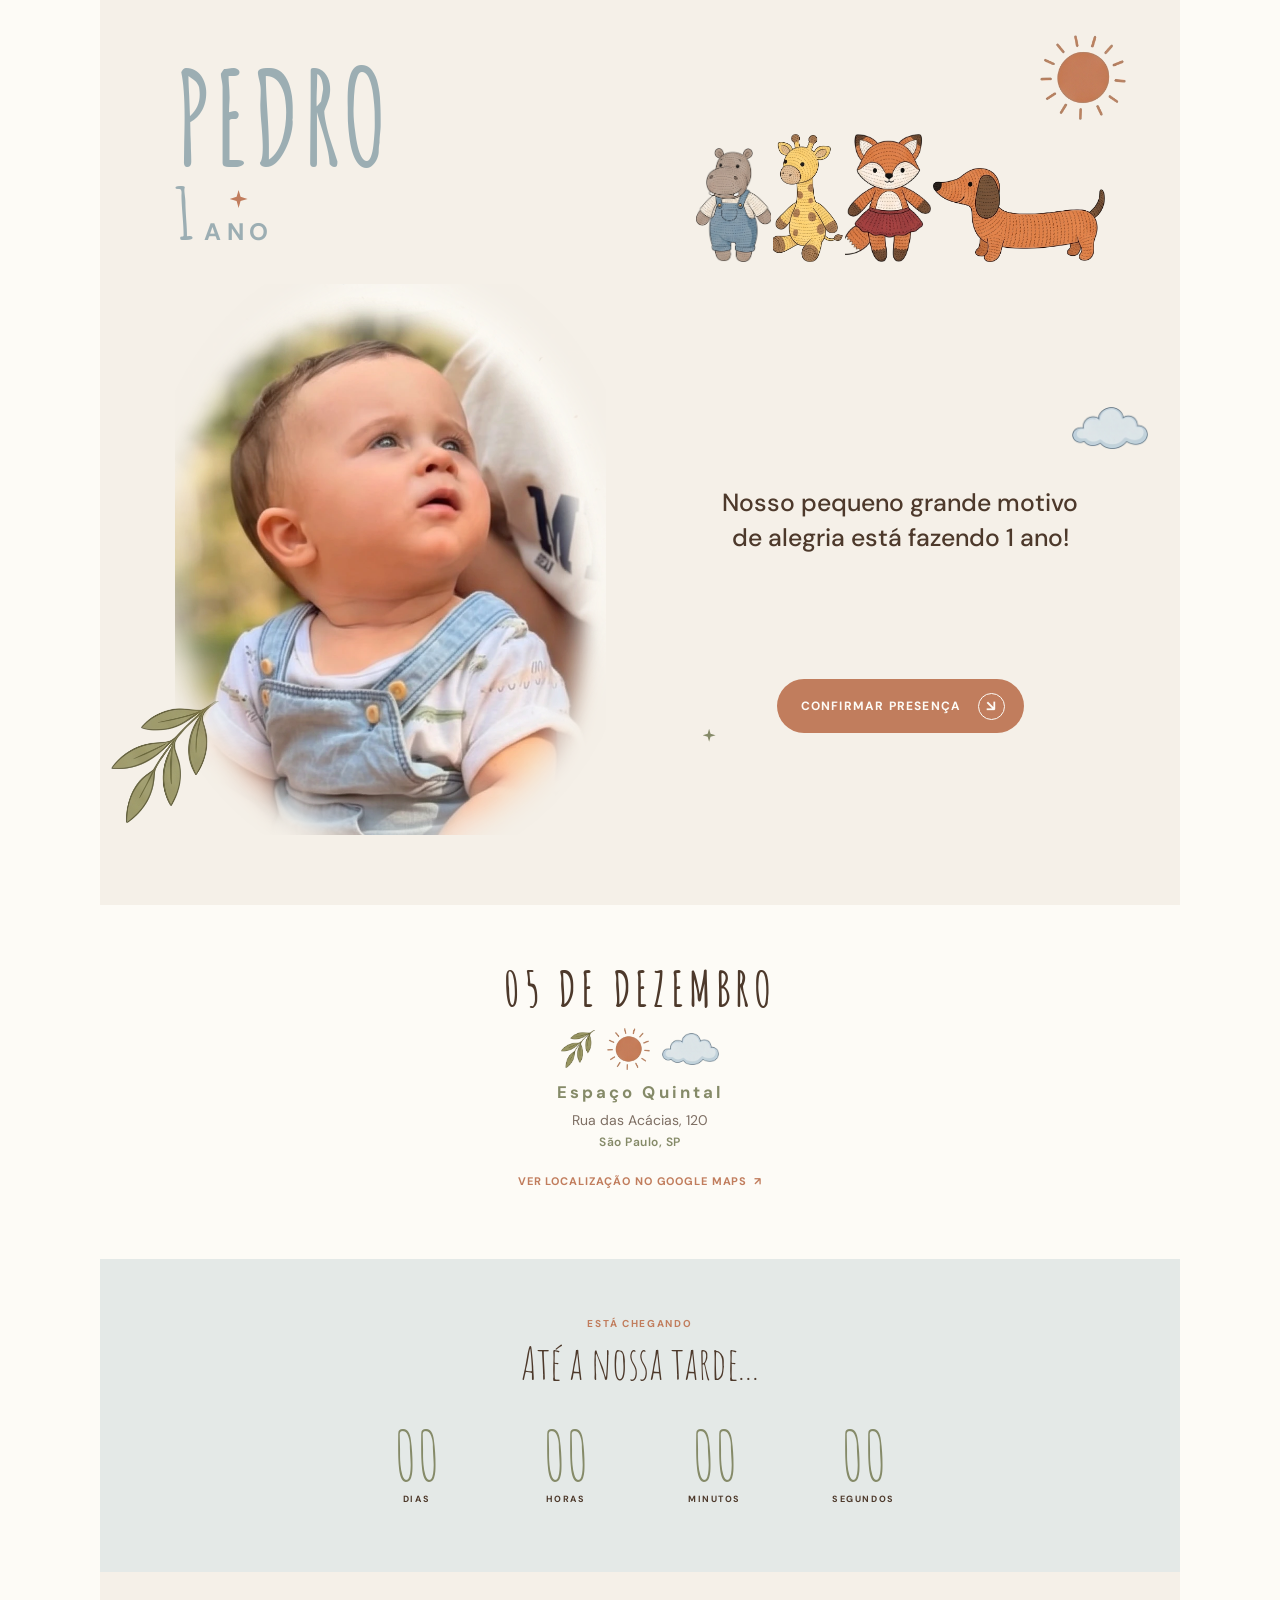
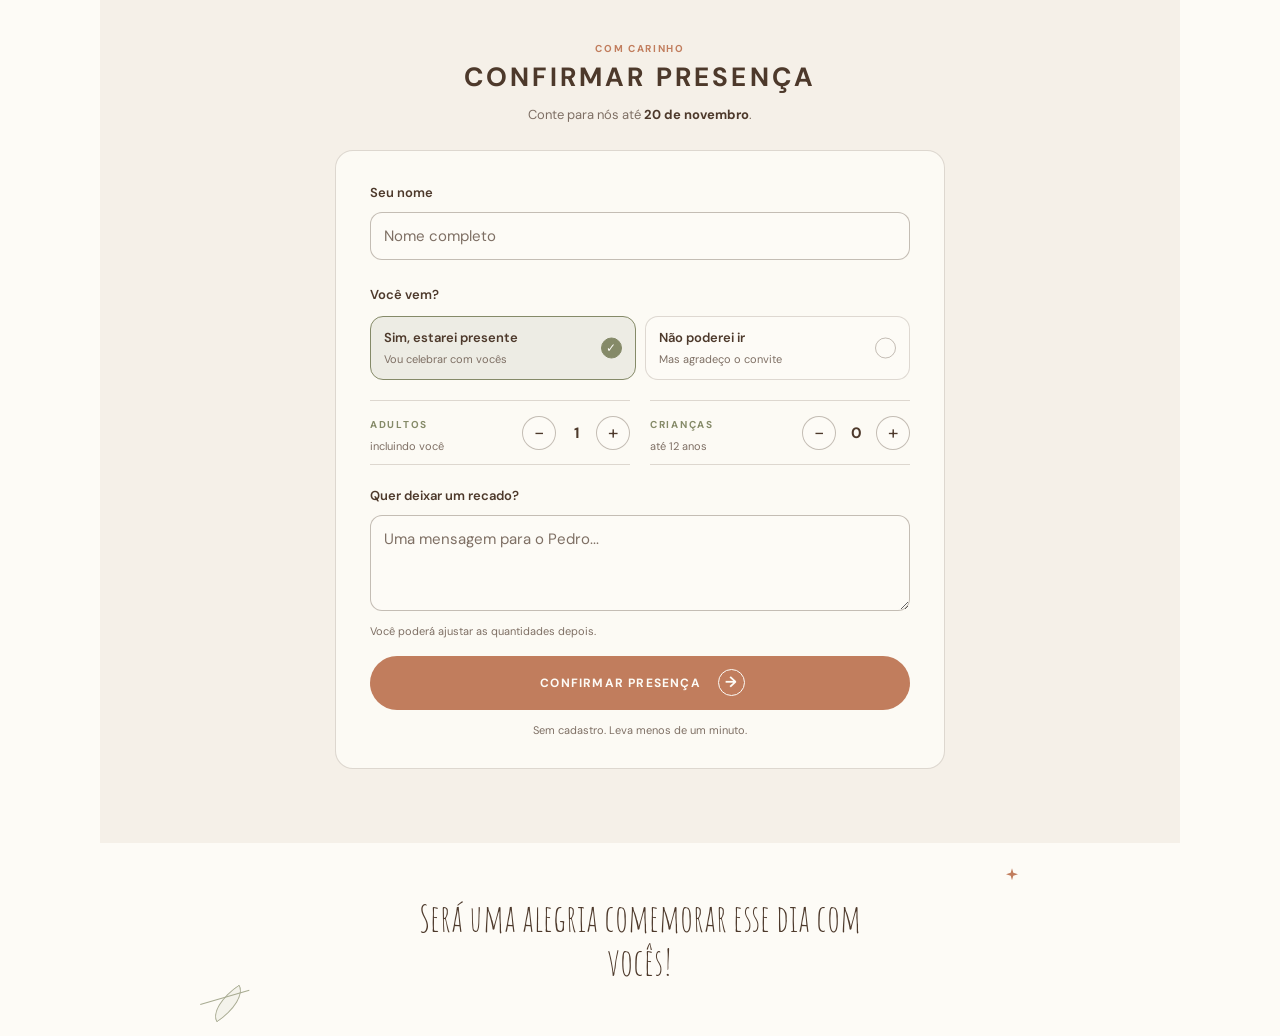
==== commit 7ce13e72: "feat: use configured event location in invitation" ====
--- a/prototype/index.html
+++ b/prototype/index.html
@@ -96,8 +96,21 @@
           <img class="event-details__sun" src="assets/decor/sun.png" alt="" />
           <img class="event-details__cloud" src="assets/decor/cloud.png" alt="" />
         </div>
-        <h2 class="event-details__place">SÃO PAULO – SP</h2>
-        <p class="event-details__note">Local e horário serão definidos em breve.</p>
+        <div class="event-details__location" aria-label="Local da festa">
+          <h2 class="event-details__place" id="event-location"></h2>
+          <p class="event-details__address" id="event-address"></p>
+          <p class="event-details__city" id="event-city"></p>
+          <a
+            class="event-details__map"
+            data-map-link
+            href="https://www.google.com/maps"
+            target="_blank"
+            rel="noopener noreferrer"
+          >
+            Ver localização no Google Maps
+            <span aria-hidden="true">↗</span>
+          </a>
+        </div>
       </section>
 
       <section class="countdown" aria-labelledby="countdown-title">
--- a/prototype/styles.css
+++ b/prototype/styles.css
@@ -346,6 +346,47 @@
   letter-spacing: 0.18em;
 }
 
+.event-details__location {
+  width: min(100%, 620px);
+  margin: 0 auto;
+  overflow-wrap: anywhere;
+}
+
+.event-details__address,
+.event-details__city {
+  margin: 8px 0 0;
+  color: var(--color-muted);
+  font-size: 14px;
+  line-height: 1.5;
+}
+
+.event-details__city {
+  margin-top: 2px;
+  color: var(--color-olive);
+  font-size: 12px;
+  font-weight: 600;
+  letter-spacing: 0.04em;
+}
+
+.event-details__map {
+  display: inline-flex;
+  align-items: center;
+  gap: 7px;
+  min-height: 42px;
+  margin-top: 10px;
+  padding: 7px 4px;
+  color: var(--color-terracotta);
+  font-size: 11px;
+  font-weight: 700;
+  letter-spacing: 0.08em;
+  text-decoration: none;
+  text-transform: uppercase;
+}
+
+.event-details__map:hover {
+  color: var(--color-text);
+}
+
 .event-details__ornament {
   display: flex;
   align-items: center;
